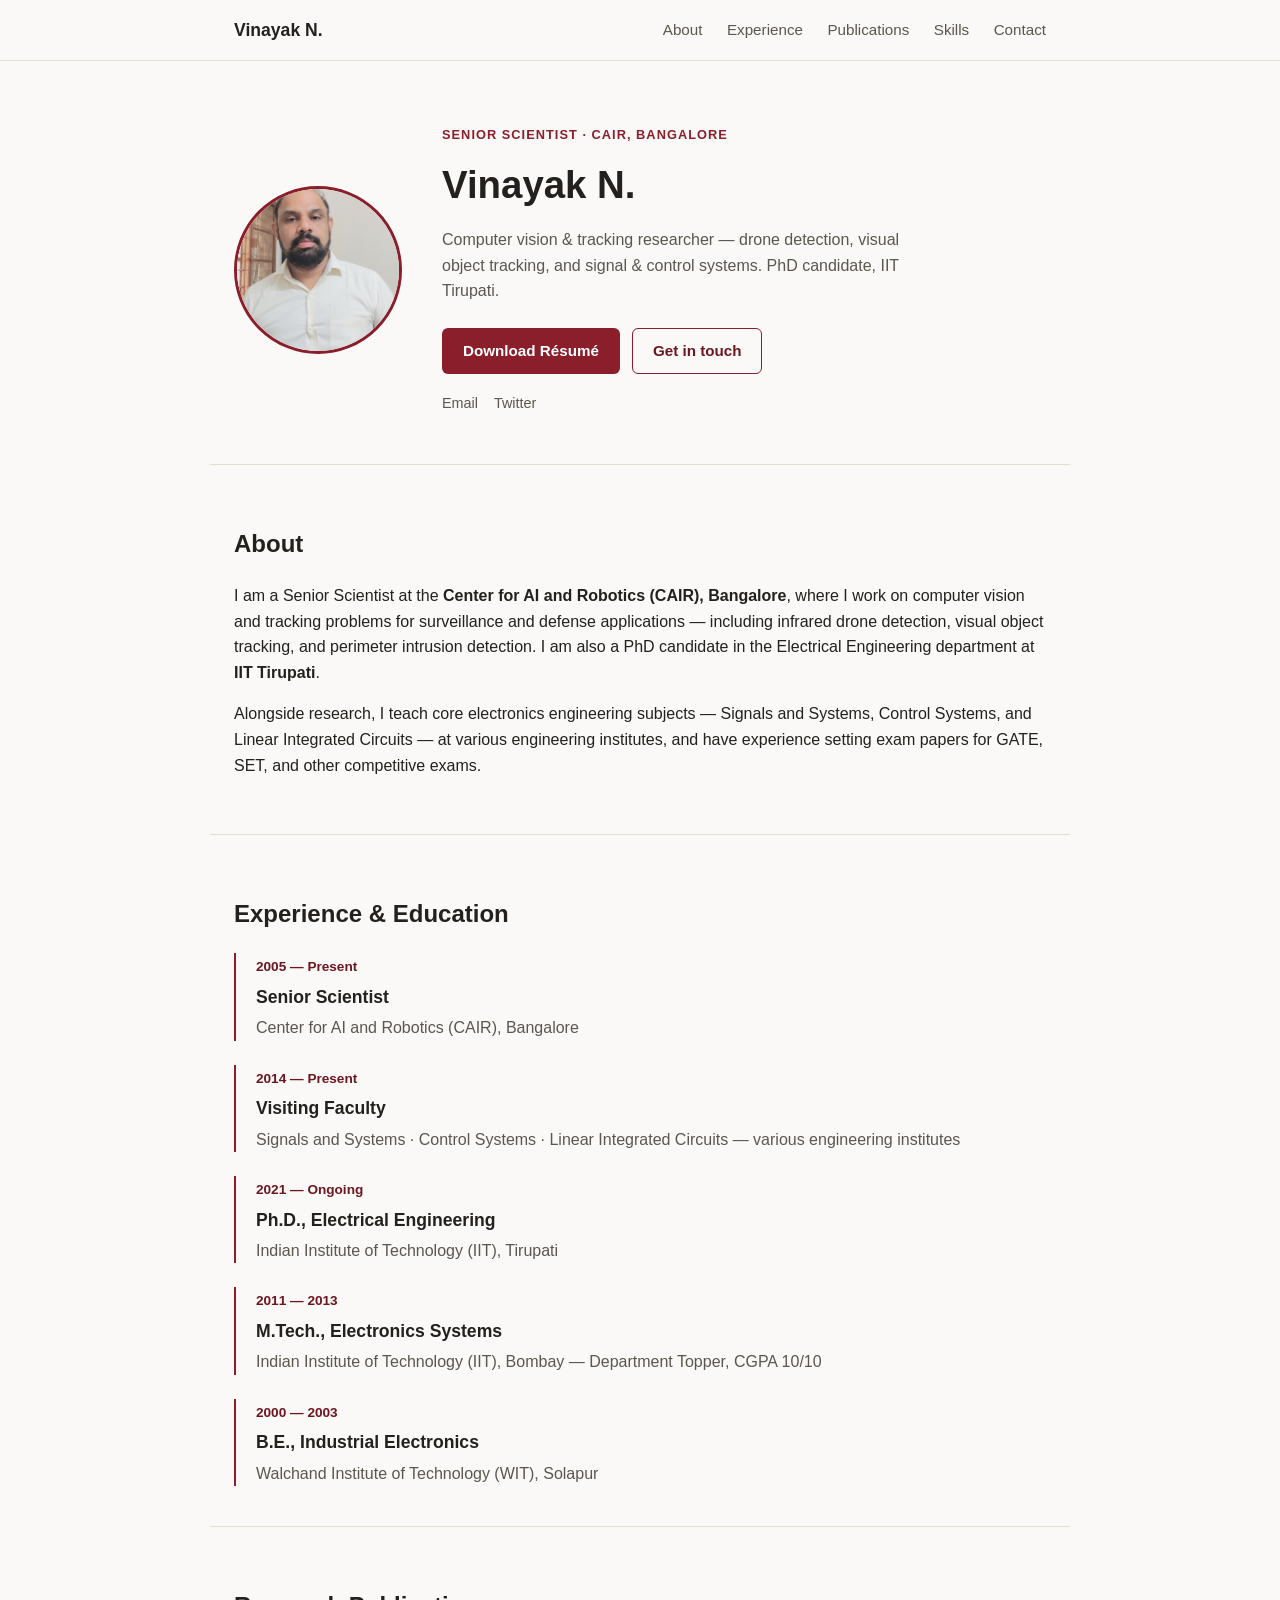
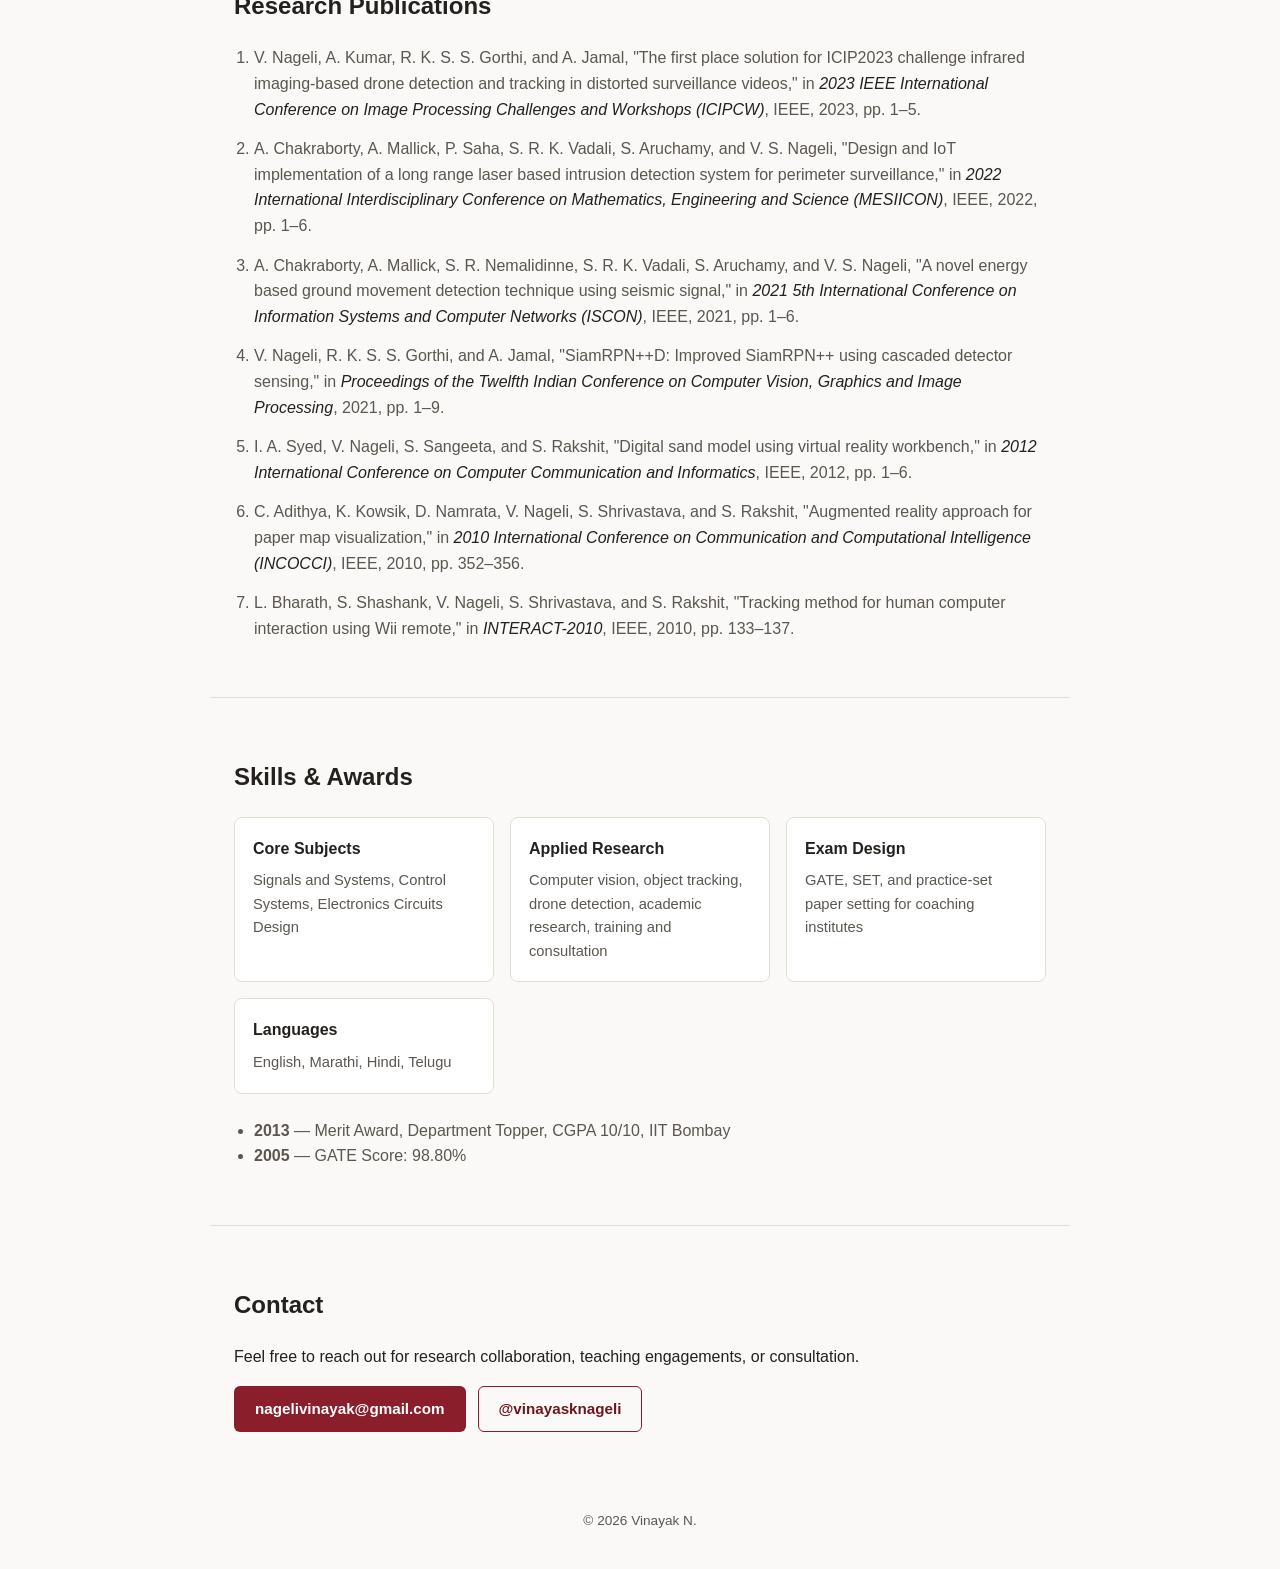
==== index.html @ 746dcfc9 "Initial portfolio site for vinayaknageli.in" ====
<!DOCTYPE html>
<html lang="en">
<head>
<meta charset="UTF-8">
<meta name="viewport" content="width=device-width, initial-scale=1.0">
<title>Vinayak N. — Senior Scientist, CAIR</title>
<meta name="description" content="Vinayak N. — Senior Scientist at Center for AI and Robotics (CAIR), Bangalore. PhD researcher (IIT Tirupati) working on computer vision, object tracking and drone detection.">
<link rel="icon" href="data:,">
<link rel="stylesheet" href="css/style.css">
</head>
<body>

<header class="site-header">
  <div class="container header-inner">
    <a href="#top" class="brand">Vinayak N.</a>
    <nav>
      <a href="#about">About</a>
      <a href="#experience">Experience</a>
      <a href="#publications">Publications</a>
      <a href="#skills">Skills</a>
      <a href="#contact">Contact</a>
    </nav>
  </div>
</header>

<main id="top">

  <section class="hero container">
    <img class="hero-photo" src="assets/img/profile.jpg" alt="Portrait of Vinayak N.">
    <div class="hero-text">
      <p class="eyebrow">Senior Scientist · CAIR, Bangalore</p>
      <h1>Vinayak N.</h1>
      <p class="tagline">Computer vision &amp; tracking researcher — drone detection, visual object tracking,
        and signal &amp; control systems. PhD candidate, IIT Tirupati.</p>
      <div class="hero-actions">
        <a class="btn btn-primary" href="assets/Resume_Vinayak.pdf" target="_blank" rel="noopener">Download Résumé</a>
        <a class="btn btn-outline" href="#contact">Get in touch</a>
      </div>
      <ul class="hero-links">
        <li><a href="mailto:nagelivinayak@gmail.com">Email</a></li>
        <li><a href="https://twitter.com/vinayasknageli" target="_blank" rel="noopener">Twitter</a></li>
      </ul>
    </div>
  </section>

  <section id="about" class="section container">
    <h2>About</h2>
    <p>I am a Senior Scientist at the <strong>Center for AI and Robotics (CAIR), Bangalore</strong>, where I
      work on computer vision and tracking problems for surveillance and defense applications — including
      infrared drone detection, visual object tracking, and perimeter intrusion detection. I am also a PhD
      candidate in the Electrical Engineering department at <strong>IIT Tirupati</strong>.</p>
    <p>Alongside research, I teach core electronics engineering subjects — Signals and Systems, Control
      Systems, and Linear Integrated Circuits — at various engineering institutes, and have experience
      setting exam papers for GATE, SET, and other competitive exams.</p>
  </section>

  <section id="experience" class="section container">
    <h2>Experience &amp; Education</h2>

    <div class="timeline">
      <div class="timeline-item">
        <span class="timeline-date">2005 — Present</span>
        <h3>Senior Scientist</h3>
        <p>Center for AI and Robotics (CAIR), Bangalore</p>
      </div>
      <div class="timeline-item">
        <span class="timeline-date">2014 — Present</span>
        <h3>Visiting Faculty</h3>
        <p>Signals and Systems · Control Systems · Linear Integrated Circuits — various engineering institutes</p>
      </div>
      <div class="timeline-item">
        <span class="timeline-date">2021 — Ongoing</span>
        <h3>Ph.D., Electrical Engineering</h3>
        <p>Indian Institute of Technology (IIT), Tirupati</p>
      </div>
      <div class="timeline-item">
        <span class="timeline-date">2011 — 2013</span>
        <h3>M.Tech., Electronics Systems</h3>
        <p>Indian Institute of Technology (IIT), Bombay — Department Topper, CGPA 10/10</p>
      </div>
      <div class="timeline-item">
        <span class="timeline-date">2000 — 2003</span>
        <h3>B.E., Industrial Electronics</h3>
        <p>Walchand Institute of Technology (WIT), Solapur</p>
      </div>
    </div>
  </section>

  <section id="publications" class="section container">
    <h2>Research Publications</h2>
    <ol class="pub-list">
      <li>V. Nageli, A. Kumar, R. K. S. S. Gorthi, and A. Jamal, "The first place solution for ICIP2023
        challenge infrared imaging-based drone detection and tracking in distorted surveillance videos," in
        <em>2023 IEEE International Conference on Image Processing Challenges and Workshops (ICIPCW)</em>,
        IEEE, 2023, pp. 1–5.</li>
      <li>A. Chakraborty, A. Mallick, P. Saha, S. R. K. Vadali, S. Aruchamy, and V. S. Nageli, "Design and IoT
        implementation of a long range laser based intrusion detection system for perimeter surveillance,"
        in <em>2022 International Interdisciplinary Conference on Mathematics, Engineering and Science
        (MESIICON)</em>, IEEE, 2022, pp. 1–6.</li>
      <li>A. Chakraborty, A. Mallick, S. R. Nemalidinne, S. R. K. Vadali, S. Aruchamy, and V. S. Nageli, "A
        novel energy based ground movement detection technique using seismic signal," in <em>2021 5th
        International Conference on Information Systems and Computer Networks (ISCON)</em>, IEEE, 2021,
        pp. 1–6.</li>
      <li>V. Nageli, R. K. S. S. Gorthi, and A. Jamal, "SiamRPN++D: Improved SiamRPN++ using cascaded
        detector sensing," in <em>Proceedings of the Twelfth Indian Conference on Computer Vision, Graphics
        and Image Processing</em>, 2021, pp. 1–9.</li>
      <li>I. A. Syed, V. Nageli, S. Sangeeta, and S. Rakshit, "Digital sand model using virtual reality
        workbench," in <em>2012 International Conference on Computer Communication and Informatics</em>,
        IEEE, 2012, pp. 1–6.</li>
      <li>C. Adithya, K. Kowsik, D. Namrata, V. Nageli, S. Shrivastava, and S. Rakshit, "Augmented reality
        approach for paper map visualization," in <em>2010 International Conference on Communication and
        Computational Intelligence (INCOCCI)</em>, IEEE, 2010, pp. 352–356.</li>
      <li>L. Bharath, S. Shashank, V. Nageli, S. Shrivastava, and S. Rakshit, "Tracking method for human
        computer interaction using Wii remote," in <em>INTERACT-2010</em>, IEEE, 2010, pp. 133–137.</li>
    </ol>
  </section>

  <section id="skills" class="section container">
    <h2>Skills &amp; Awards</h2>

    <div class="skills-grid">
      <div class="skill-card">
        <h3>Core Subjects</h3>
        <p>Signals and Systems, Control Systems, Electronics Circuits Design</p>
      </div>
      <div class="skill-card">
        <h3>Applied Research</h3>
        <p>Computer vision, object tracking, drone detection, academic research, training and consultation</p>
      </div>
      <div class="skill-card">
        <h3>Exam Design</h3>
        <p>GATE, SET, and practice-set paper setting for coaching institutes</p>
      </div>
      <div class="skill-card">
        <h3>Languages</h3>
        <p>English, Marathi, Hindi, Telugu</p>
      </div>
    </div>

    <ul class="awards-list">
      <li><strong>2013</strong> — Merit Award, Department Topper, CGPA 10/10, IIT Bombay</li>
      <li><strong>2005</strong> — GATE Score: 98.80%</li>
    </ul>
  </section>

  <section id="contact" class="section container">
    <h2>Contact</h2>
    <p>Feel free to reach out for research collaboration, teaching engagements, or consultation.</p>
    <div class="contact-links">
      <a class="btn btn-primary" href="mailto:nagelivinayak@gmail.com">nagelivinayak@gmail.com</a>
      <a class="btn btn-outline" href="https://twitter.com/vinayasknageli" target="_blank" rel="noopener">@vinayasknageli</a>
    </div>
  </section>

</main>

<footer class="site-footer">
  <div class="container">
    <p>&copy; <span id="year"></span> Vinayak N.</p>
  </div>
</footer>

<script src="js/main.js"></script>
</body>
</html>
---- css/style.css ----
:root {
  --bg: #faf9f7;
  --bg-alt: #f1efe9;
  --text: #23201d;
  --text-muted: #5b564f;
  --accent: #8a1f2b;
  --accent-dark: #6c1620;
  --border: #e3ded4;
  --card-bg: #ffffff;
}

@media (prefers-color-scheme: dark) {
  :root {
    --bg: #171513;
    --bg-alt: #1f1c19;
    --text: #ece8e1;
    --text-muted: #b3ada2;
    --accent: #d98a94;
    --accent-dark: #e8aab2;
    --border: #322d28;
    --card-bg: #201d1a;
  }
}

* { box-sizing: border-box; }

html { scroll-behavior: smooth; }

body {
  margin: 0;
  font-family: -apple-system, BlinkMacSystemFont, "Segoe UI", Roboto, Helvetica, Arial, sans-serif;
  background: var(--bg);
  color: var(--text);
  line-height: 1.6;
}

.container {
  max-width: 860px;
  margin: 0 auto;
  padding: 0 24px;
}

a { color: var(--accent-dark); }

.site-header {
  position: sticky;
  top: 0;
  background: var(--bg);
  border-bottom: 1px solid var(--border);
  z-index: 10;
}

.header-inner {
  display: flex;
  align-items: center;
  justify-content: space-between;
  padding: 16px 24px;
}

.brand {
  font-weight: 700;
  text-decoration: none;
  color: var(--text);
  font-size: 1.1rem;
}

.site-header nav a {
  margin-left: 20px;
  text-decoration: none;
  color: var(--text-muted);
  font-size: 0.95rem;
}

.site-header nav a:hover { color: var(--accent); }

.hero {
  display: flex;
  align-items: center;
  gap: 40px;
  padding: 64px 24px 48px;
  flex-wrap: wrap;
}

.hero-photo {
  width: 168px;
  height: 168px;
  object-fit: cover;
  border-radius: 50%;
  border: 3px solid var(--accent);
  flex-shrink: 0;
}

.hero-text { flex: 1; min-width: 260px; }

.eyebrow {
  text-transform: uppercase;
  letter-spacing: 0.08em;
  font-size: 0.8rem;
  color: var(--accent);
  font-weight: 600;
  margin: 0 0 8px;
}

.hero-text h1 {
  margin: 0 0 12px;
  font-size: 2.4rem;
}

.tagline {
  color: var(--text-muted);
  max-width: 52ch;
  margin: 0 0 24px;
}

.hero-actions { display: flex; gap: 12px; flex-wrap: wrap; margin-bottom: 16px; }

.btn {
  display: inline-block;
  padding: 10px 20px;
  border-radius: 6px;
  text-decoration: none;
  font-weight: 600;
  font-size: 0.95rem;
  border: 1px solid transparent;
}

.btn-primary {
  background: var(--accent);
  color: #fff;
}

.btn-primary:hover { background: var(--accent-dark); }

.btn-outline {
  border-color: var(--accent);
  color: var(--accent-dark);
}

.btn-outline:hover { background: var(--bg-alt); }

.hero-links {
  list-style: none;
  display: flex;
  gap: 16px;
  padding: 0;
  margin: 0;
}

.hero-links a { text-decoration: none; color: var(--text-muted); font-size: 0.9rem; }
.hero-links a:hover { color: var(--accent); }

.section {
  padding: 40px 24px;
  border-top: 1px solid var(--border);
}

.section h2 {
  font-size: 1.5rem;
  margin-bottom: 20px;
}

.timeline { display: flex; flex-direction: column; gap: 24px; }

.timeline-item {
  padding-left: 20px;
  border-left: 2px solid var(--accent);
}

.timeline-date {
  font-size: 0.85rem;
  color: var(--accent-dark);
  font-weight: 600;
}

.timeline-item h3 { margin: 4px 0 4px; font-size: 1.1rem; }
.timeline-item p { margin: 0; color: var(--text-muted); }

.pub-list { padding-left: 20px; display: flex; flex-direction: column; gap: 14px; }
.pub-list li { color: var(--text-muted); }
.pub-list em { color: var(--text); font-style: italic; }

.skills-grid {
  display: grid;
  grid-template-columns: repeat(auto-fit, minmax(200px, 1fr));
  gap: 16px;
  margin-bottom: 24px;
}

.skill-card {
  background: var(--card-bg);
  border: 1px solid var(--border);
  border-radius: 8px;
  padding: 18px;
}

.skill-card h3 { margin: 0 0 8px; font-size: 1rem; }
.skill-card p { margin: 0; color: var(--text-muted); font-size: 0.92rem; }

.awards-list { padding-left: 20px; color: var(--text-muted); }

.contact-links { display: flex; gap: 12px; flex-wrap: wrap; }

.site-footer {
  padding: 24px;
  text-align: center;
  color: var(--text-muted);
  font-size: 0.85rem;
}
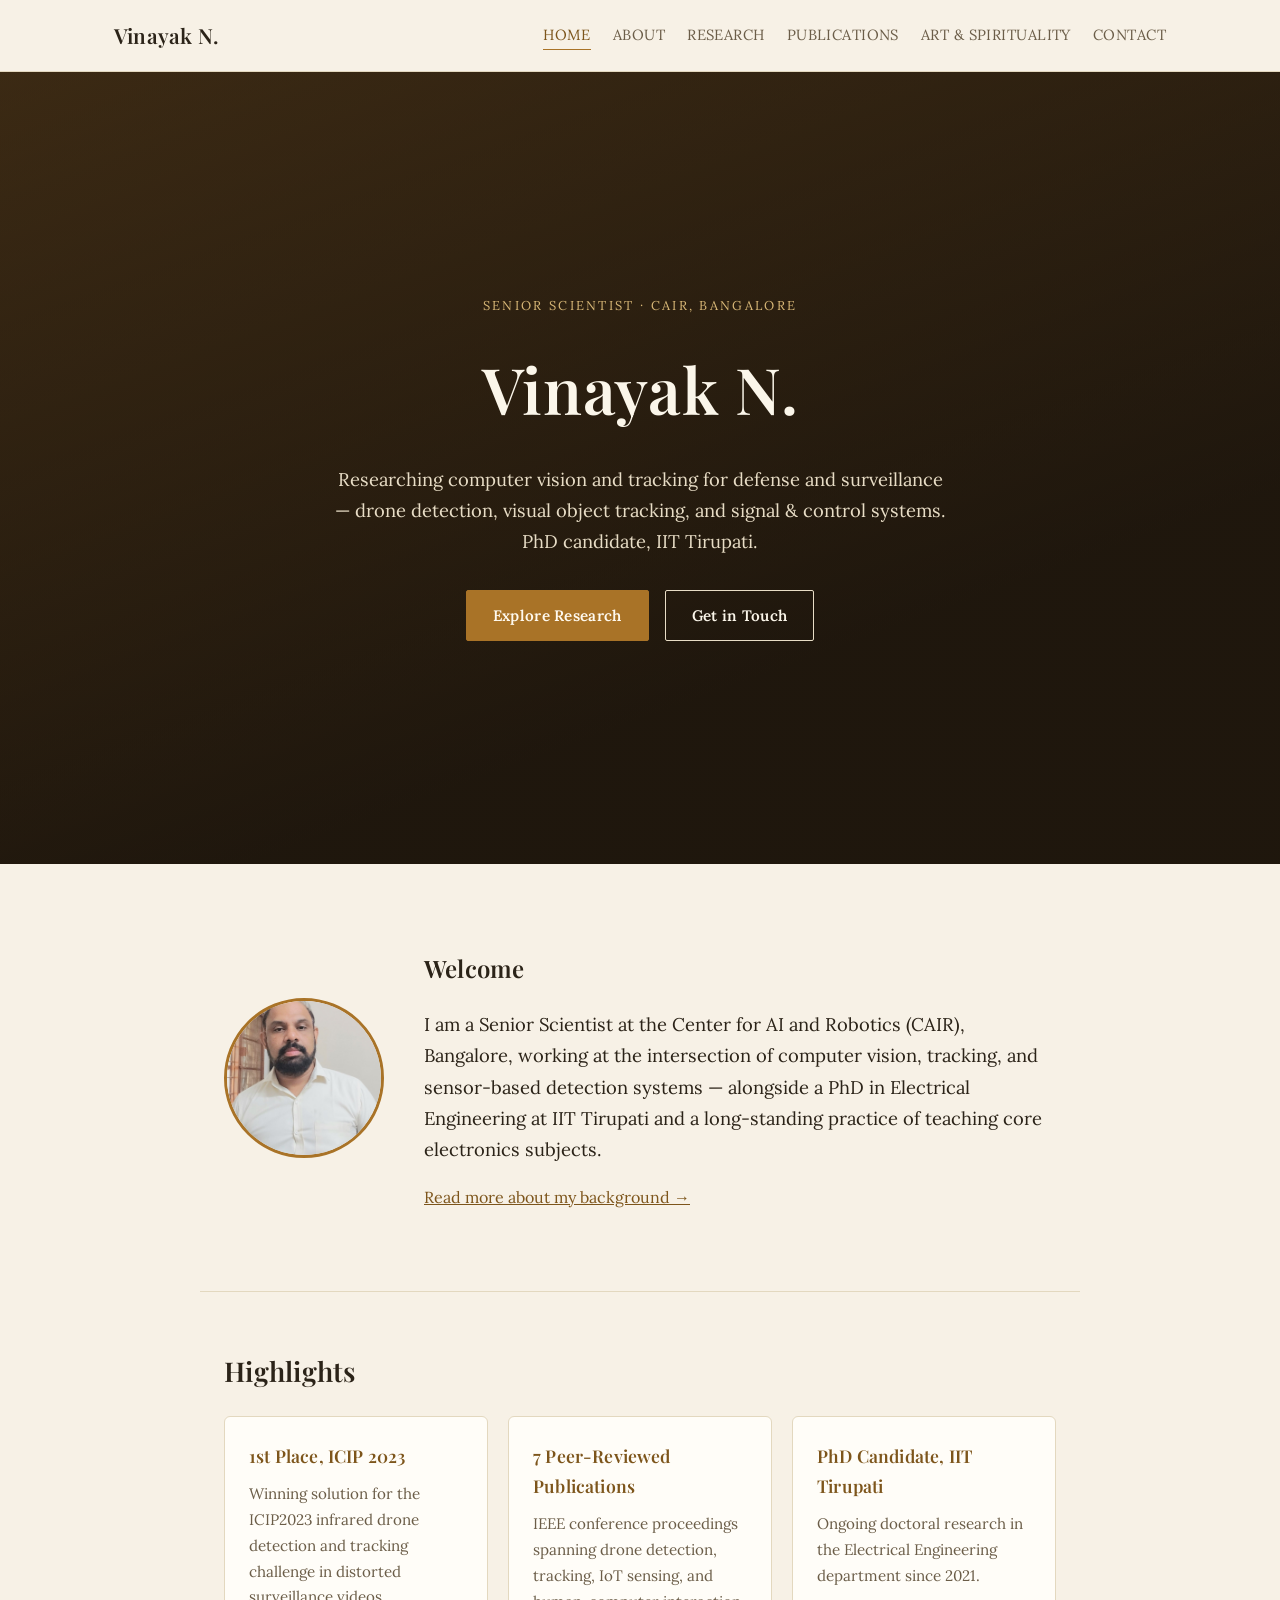
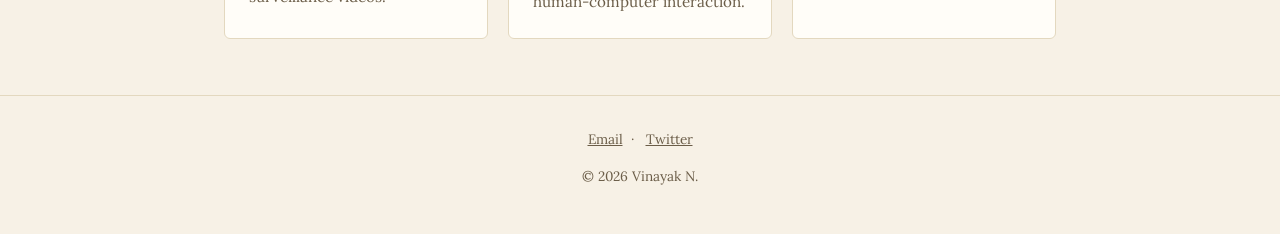
==== commit f4116100: "Redesign as 6-page premium site with warm literary theme Split single-page portfolio into Home, Abou" ====
--- a/index.html
+++ b/index.html
@@ -4,151 +4,74 @@
 <meta charset="UTF-8">
 <meta name="viewport" content="width=device-width, initial-scale=1.0">
 <title>Vinayak N. — Senior Scientist, CAIR</title>
-<meta name="description" content="Vinayak N. — Senior Scientist at Center for AI and Robotics (CAIR), Bangalore. PhD researcher (IIT Tirupati) working on computer vision, object tracking and drone detection.">
+<meta name="description" content="Vinayak N. — Senior Scientist at the Center for AI and Robotics (CAIR), Bangalore. Research in computer vision, tracking, and drone detection; PhD candidate, IIT Tirupati.">
 <link rel="icon" href="data:,">
+<link rel="preconnect" href="https://fonts.googleapis.com">
+<link rel="preconnect" href="https://fonts.gstatic.com" crossorigin>
+<link href="https://fonts.googleapis.com/css2?family=Playfair+Display:wght@500;600;700&family=Lora:ital,wght@0,400;0,500;0,600;1,400&display=swap" rel="stylesheet">
 <link rel="stylesheet" href="css/style.css">
 </head>
 <body>
 
 <header class="site-header">
-  <div class="container header-inner">
-    <a href="#top" class="brand">Vinayak N.</a>
+  <div class="header-inner">
+    <a href="index.html" class="brand">Vinayak N.</a>
     <nav>
-      <a href="#about">About</a>
-      <a href="#experience">Experience</a>
-      <a href="#publications">Publications</a>
-      <a href="#skills">Skills</a>
-      <a href="#contact">Contact</a>
+      <a href="index.html" class="active">Home</a>
+      <a href="about.html">About</a>
+      <a href="research.html">Research</a>
+      <a href="publications.html">Publications</a>
+      <a href="art-spirituality.html">Art &amp; Spirituality</a>
+      <a href="contact.html">Contact</a>
     </nav>
   </div>
 </header>
 
-<main id="top">
+<main>
 
-  <section class="hero container">
-    <img class="hero-photo" src="assets/img/profile.jpg" alt="Portrait of Vinayak N.">
-    <div class="hero-text">
+  <section class="hero">
+    <div class="hero-inner">
       <p class="eyebrow">Senior Scientist · CAIR, Bangalore</p>
       <h1>Vinayak N.</h1>
-      <p class="tagline">Computer vision &amp; tracking researcher — drone detection, visual object tracking,
-        and signal &amp; control systems. PhD candidate, IIT Tirupati.</p>
+      <p class="tagline">Researching computer vision and tracking for defense and surveillance —
+        drone detection, visual object tracking, and signal &amp; control systems.
+        PhD candidate, IIT Tirupati.</p>
       <div class="hero-actions">
-        <a class="btn btn-primary" href="assets/Resume_Vinayak.pdf" target="_blank" rel="noopener">Download Résumé</a>
-        <a class="btn btn-outline" href="#contact">Get in touch</a>
-      </div>
-      <ul class="hero-links">
-        <li><a href="mailto:nagelivinayak@gmail.com">Email</a></li>
-        <li><a href="https://twitter.com/vinayasknageli" target="_blank" rel="noopener">Twitter</a></li>
-      </ul>
-    </div>
-  </section>
-
-  <section id="about" class="section container">
-    <h2>About</h2>
-    <p>I am a Senior Scientist at the <strong>Center for AI and Robotics (CAIR), Bangalore</strong>, where I
-      work on computer vision and tracking problems for surveillance and defense applications — including
-      infrared drone detection, visual object tracking, and perimeter intrusion detection. I am also a PhD
-      candidate in the Electrical Engineering department at <strong>IIT Tirupati</strong>.</p>
-    <p>Alongside research, I teach core electronics engineering subjects — Signals and Systems, Control
-      Systems, and Linear Integrated Circuits — at various engineering institutes, and have experience
-      setting exam papers for GATE, SET, and other competitive exams.</p>
-  </section>
-
-  <section id="experience" class="section container">
-    <h2>Experience &amp; Education</h2>
-
-    <div class="timeline">
-      <div class="timeline-item">
-        <span class="timeline-date">2005 — Present</span>
-        <h3>Senior Scientist</h3>
-        <p>Center for AI and Robotics (CAIR), Bangalore</p>
-      </div>
-      <div class="timeline-item">
-        <span class="timeline-date">2014 — Present</span>
-        <h3>Visiting Faculty</h3>
-        <p>Signals and Systems · Control Systems · Linear Integrated Circuits — various engineering institutes</p>
-      </div>
-      <div class="timeline-item">
-        <span class="timeline-date">2021 — Ongoing</span>
-        <h3>Ph.D., Electrical Engineering</h3>
-        <p>Indian Institute of Technology (IIT), Tirupati</p>
-      </div>
-      <div class="timeline-item">
-        <span class="timeline-date">2011 — 2013</span>
-        <h3>M.Tech., Electronics Systems</h3>
-        <p>Indian Institute of Technology (IIT), Bombay — Department Topper, CGPA 10/10</p>
-      </div>
-      <div class="timeline-item">
-        <span class="timeline-date">2000 — 2003</span>
-        <h3>B.E., Industrial Electronics</h3>
-        <p>Walchand Institute of Technology (WIT), Solapur</p>
+        <a class="btn btn-primary" href="research.html">Explore Research</a>
+        <a class="btn btn-outline" href="contact.html">Get in Touch</a>
       </div>
     </div>
   </section>
 
-  <section id="publications" class="section container">
-    <h2>Research Publications</h2>
-    <ol class="pub-list">
-      <li>V. Nageli, A. Kumar, R. K. S. S. Gorthi, and A. Jamal, "The first place solution for ICIP2023
-        challenge infrared imaging-based drone detection and tracking in distorted surveillance videos," in
-        <em>2023 IEEE International Conference on Image Processing Challenges and Workshops (ICIPCW)</em>,
-        IEEE, 2023, pp. 1–5.</li>
-      <li>A. Chakraborty, A. Mallick, P. Saha, S. R. K. Vadali, S. Aruchamy, and V. S. Nageli, "Design and IoT
-        implementation of a long range laser based intrusion detection system for perimeter surveillance,"
-        in <em>2022 International Interdisciplinary Conference on Mathematics, Engineering and Science
-        (MESIICON)</em>, IEEE, 2022, pp. 1–6.</li>
-      <li>A. Chakraborty, A. Mallick, S. R. Nemalidinne, S. R. K. Vadali, S. Aruchamy, and V. S. Nageli, "A
-        novel energy based ground movement detection technique using seismic signal," in <em>2021 5th
-        International Conference on Information Systems and Computer Networks (ISCON)</em>, IEEE, 2021,
-        pp. 1–6.</li>
-      <li>V. Nageli, R. K. S. S. Gorthi, and A. Jamal, "SiamRPN++D: Improved SiamRPN++ using cascaded
-        detector sensing," in <em>Proceedings of the Twelfth Indian Conference on Computer Vision, Graphics
-        and Image Processing</em>, 2021, pp. 1–9.</li>
-      <li>I. A. Syed, V. Nageli, S. Sangeeta, and S. Rakshit, "Digital sand model using virtual reality
-        workbench," in <em>2012 International Conference on Computer Communication and Informatics</em>,
-        IEEE, 2012, pp. 1–6.</li>
-      <li>C. Adithya, K. Kowsik, D. Namrata, V. Nageli, S. Shrivastava, and S. Rakshit, "Augmented reality
-        approach for paper map visualization," in <em>2010 International Conference on Communication and
-        Computational Intelligence (INCOCCI)</em>, IEEE, 2010, pp. 352–356.</li>
-      <li>L. Bharath, S. Shashank, V. Nageli, S. Shrivastava, and S. Rakshit, "Tracking method for human
-        computer interaction using Wii remote," in <em>INTERACT-2010</em>, IEEE, 2010, pp. 133–137.</li>
-    </ol>
+  <section class="intro-strip container">
+    <img class="intro-photo" src="assets/img/profile.jpg" alt="Portrait of Vinayak N.">
+    <div class="intro-text">
+      <h2>Welcome</h2>
+      <p class="lede">I am a Senior Scientist at the Center for AI and Robotics (CAIR), Bangalore,
+        working at the intersection of computer vision, tracking, and sensor-based detection
+        systems — alongside a PhD in Electrical Engineering at IIT Tirupati and a long-standing
+        practice of teaching core electronics subjects.</p>
+      <p><a href="about.html">Read more about my background &rarr;</a></p>
+    </div>
   </section>
 
-  <section id="skills" class="section container">
-    <h2>Skills &amp; Awards</h2>
-
-    <div class="skills-grid">
-      <div class="skill-card">
-        <h3>Core Subjects</h3>
-        <p>Signals and Systems, Control Systems, Electronics Circuits Design</p>
+  <section class="section container">
+    <h2>Highlights</h2>
+    <div class="card-grid">
+      <div class="card">
+        <h3>1st Place, ICIP 2023</h3>
+        <p>Winning solution for the ICIP2023 infrared drone detection and tracking challenge in
+          distorted surveillance videos.</p>
       </div>
-      <div class="skill-card">
-        <h3>Applied Research</h3>
-        <p>Computer vision, object tracking, drone detection, academic research, training and consultation</p>
+      <div class="card">
+        <h3>7 Peer-Reviewed Publications</h3>
+        <p>IEEE conference proceedings spanning drone detection, tracking, IoT sensing, and
+          human-computer interaction.</p>
       </div>
-      <div class="skill-card">
-        <h3>Exam Design</h3>
-        <p>GATE, SET, and practice-set paper setting for coaching institutes</p>
+      <div class="card">
+        <h3>PhD Candidate, IIT Tirupati</h3>
+        <p>Ongoing doctoral research in the Electrical Engineering department since 2021.</p>
       </div>
-      <div class="skill-card">
-        <h3>Languages</h3>
-        <p>English, Marathi, Hindi, Telugu</p>
-      </div>
-    </div>
-
-    <ul class="awards-list">
-      <li><strong>2013</strong> — Merit Award, Department Topper, CGPA 10/10, IIT Bombay</li>
-      <li><strong>2005</strong> — GATE Score: 98.80%</li>
-    </ul>
-  </section>
-
-  <section id="contact" class="section container">
-    <h2>Contact</h2>
-    <p>Feel free to reach out for research collaboration, teaching engagements, or consultation.</p>
-    <div class="contact-links">
-      <a class="btn btn-primary" href="mailto:nagelivinayak@gmail.com">nagelivinayak@gmail.com</a>
-      <a class="btn btn-outline" href="https://twitter.com/vinayasknageli" target="_blank" rel="noopener">@vinayasknageli</a>
     </div>
   </section>
 
@@ -156,6 +79,10 @@
 
 <footer class="site-footer">
   <div class="container">
+    <nav>
+      <a href="mailto:nagelivinayak@gmail.com">Email</a>·
+      <a href="https://twitter.com/vinayasknageli" target="_blank" rel="noopener">Twitter</a>
+    </nav>
     <p>&copy; <span id="year"></span> Vinayak N.</p>
   </div>
 </footer>
--- a/css/style.css
+++ b/css/style.css
@@ -1,168 +1,263 @@
 :root {
-  --bg: #faf9f7;
-  --bg-alt: #f1efe9;
-  --text: #23201d;
-  --text-muted: #5b564f;
-  --accent: #8a1f2b;
-  --accent-dark: #6c1620;
-  --border: #e3ded4;
-  --card-bg: #ffffff;
+  --bg: #f7f1e6;
+  --bg-alt: #efe6d4;
+  --paper: #fffdf8;
+  --text: #2b2318;
+  --text-muted: #6b5d48;
+  --accent: #a97327;
+  --accent-dark: #7d551b;
+  --accent-soft: #d9b877;
+  --border: #e3d8bf;
+  --overlay-dark: rgba(20, 15, 8, 0.55);
 }
 
 @media (prefers-color-scheme: dark) {
   :root {
-    --bg: #171513;
-    --bg-alt: #1f1c19;
-    --text: #ece8e1;
-    --text-muted: #b3ada2;
-    --accent: #d98a94;
-    --accent-dark: #e8aab2;
-    --border: #322d28;
-    --card-bg: #201d1a;
+    --bg: #16130e;
+    --bg-alt: #1e1a13;
+    --paper: #1c1811;
+    --text: #ede3cf;
+    --text-muted: #b7a888;
+    --accent: #d9a24b;
+    --accent-dark: #e8bc73;
+    --accent-soft: #8a672f;
+    --border: #342c1d;
+    --overlay-dark: rgba(10, 8, 4, 0.65);
   }
 }
 
 * { box-sizing: border-box; }
 
 html { scroll-behavior: smooth; }
+html, body { overflow-x: hidden; max-width: 100%; }
 
 body {
   margin: 0;
-  font-family: -apple-system, BlinkMacSystemFont, "Segoe UI", Roboto, Helvetica, Arial, sans-serif;
+  font-family: "Lora", Georgia, "Times New Roman", serif;
   background: var(--bg);
   color: var(--text);
-  line-height: 1.6;
-}
+  line-height: 1.7;
+  overflow-wrap: break-word;
+}
+
+h1, h2, h3, .brand {
+  font-family: "Playfair Display", Georgia, serif;
+  font-weight: 600;
+  letter-spacing: 0.01em;
+}
+
+a { color: var(--accent-dark); }
 
 .container {
-  max-width: 860px;
+  max-width: 880px;
   margin: 0 auto;
   padding: 0 24px;
 }
 
-a { color: var(--accent-dark); }
+/* ---------- Header / Nav ---------- */
 
 .site-header {
   position: sticky;
   top: 0;
+  z-index: 20;
   background: var(--bg);
   border-bottom: 1px solid var(--border);
-  z-index: 10;
 }
 
 .header-inner {
   display: flex;
   align-items: center;
   justify-content: space-between;
-  padding: 16px 24px;
+  padding: 18px 24px;
+  max-width: 1100px;
+  margin: 0 auto;
 }
 
 .brand {
-  font-weight: 700;
   text-decoration: none;
   color: var(--text);
-  font-size: 1.1rem;
+  font-size: 1.3rem;
+}
+
+.site-header nav {
+  display: flex;
+  flex-wrap: wrap;
+  gap: 6px 22px;
 }
 
 .site-header nav a {
-  margin-left: 20px;
   text-decoration: none;
   color: var(--text-muted);
+  font-size: 0.92rem;
+  letter-spacing: 0.03em;
+  text-transform: uppercase;
+  padding-bottom: 2px;
+  border-bottom: 1px solid transparent;
+}
+
+.site-header nav a:hover,
+.site-header nav a.active {
+  color: var(--accent-dark);
+  border-color: var(--accent);
+}
+
+@media (max-width: 640px) {
+  .header-inner { flex-direction: column; align-items: flex-start; gap: 10px; }
+}
+
+/* ---------- Hero (home page) ---------- */
+
+.hero {
+  position: relative;
+  min-height: 88vh;
+  display: flex;
+  align-items: center;
+  justify-content: center;
+  text-align: center;
+  background:
+    linear-gradient(var(--overlay-dark), var(--overlay-dark)),
+    linear-gradient(160deg, #6b4a22, #2c2013 70%),
+    url("../assets/img/hero-bg.jpg");
+  background-size: cover;
+  background-position: center;
+  color: #f7f1e6;
+  padding: 40px 24px;
+}
+
+.hero-inner { max-width: 680px; }
+
+.hero .eyebrow {
+  color: var(--accent-soft);
+  text-transform: uppercase;
+  letter-spacing: 0.18em;
+  font-size: 0.8rem;
+  margin: 0 0 18px;
+  font-family: "Lora", serif;
+}
+
+.hero h1 {
+  font-size: clamp(2.4rem, 6vw, 4rem);
+  margin: 0 0 20px;
+  color: #fbf6ea;
+}
+
+.hero .tagline {
+  font-size: 1.15rem;
+  color: #e8ddc6;
+  max-width: 56ch;
+  margin: 0 auto 32px;
+}
+
+.hero-actions {
+  display: flex;
+  gap: 16px;
+  justify-content: center;
+  flex-wrap: wrap;
+}
+
+.btn {
+  display: inline-block;
+  padding: 12px 26px;
+  border-radius: 2px;
+  text-decoration: none;
+  font-family: "Lora", serif;
+  font-weight: 600;
   font-size: 0.95rem;
-}
-
-.site-header nav a:hover { color: var(--accent); }
-
-.hero {
-  display: flex;
+  letter-spacing: 0.02em;
+  border: 1px solid transparent;
+  transition: background 0.2s ease, color 0.2s ease, border-color 0.2s ease;
+}
+
+.btn-primary {
+  background: var(--accent);
+  color: #fffaf0;
+  border-color: var(--accent);
+}
+.btn-primary:hover { background: var(--accent-dark); border-color: var(--accent-dark); }
+
+.btn-outline {
+  border-color: #e8ddc6;
+  color: #fbf6ea;
+}
+.btn-outline:hover { background: rgba(255,255,255,0.12); }
+
+/* ---------- Page banner (non-home pages) ---------- */
+
+.page-banner {
+  padding: 72px 24px 48px;
+  text-align: center;
+  background: linear-gradient(180deg, var(--bg-alt), var(--bg));
+  border-bottom: 1px solid var(--border);
+}
+
+.page-banner .eyebrow {
+  text-transform: uppercase;
+  letter-spacing: 0.16em;
+  font-size: 0.78rem;
+  color: var(--accent);
+  margin: 0 0 12px;
+}
+
+.page-banner h1 {
+  margin: 0 0 14px;
+  font-size: clamp(2rem, 4vw, 2.8rem);
+}
+
+.page-banner p {
+  color: var(--text-muted);
+  max-width: 56ch;
+  margin: 0 auto;
+}
+
+/* ---------- Sections ---------- */
+
+.section {
+  padding: 56px 24px;
+  border-top: 1px solid var(--border);
+}
+
+.section:first-of-type { border-top: none; }
+
+.section h2 {
+  font-size: 1.7rem;
+  margin: 0 0 22px;
+}
+
+.section > .container > p { color: var(--text-muted); }
+
+.lede {
+  font-size: 1.15rem;
+  color: var(--text);
+  max-width: 62ch;
+}
+
+/* ---------- Home intro strip ---------- */
+
+.intro-strip {
+  display: flex;
+  gap: 40px;
   align-items: center;
-  gap: 40px;
-  padding: 64px 24px 48px;
   flex-wrap: wrap;
-}
-
-.hero-photo {
-  width: 168px;
-  height: 168px;
+  padding: 64px 24px;
+}
+
+.intro-photo {
+  width: 160px;
+  height: 160px;
+  border-radius: 50%;
   object-fit: cover;
-  border-radius: 50%;
   border: 3px solid var(--accent);
   flex-shrink: 0;
 }
 
-.hero-text { flex: 1; min-width: 260px; }
-
-.eyebrow {
-  text-transform: uppercase;
-  letter-spacing: 0.08em;
-  font-size: 0.8rem;
-  color: var(--accent);
-  font-weight: 600;
-  margin: 0 0 8px;
-}
-
-.hero-text h1 {
-  margin: 0 0 12px;
-  font-size: 2.4rem;
-}
-
-.tagline {
-  color: var(--text-muted);
-  max-width: 52ch;
-  margin: 0 0 24px;
-}
-
-.hero-actions { display: flex; gap: 12px; flex-wrap: wrap; margin-bottom: 16px; }
-
-.btn {
-  display: inline-block;
-  padding: 10px 20px;
-  border-radius: 6px;
-  text-decoration: none;
-  font-weight: 600;
-  font-size: 0.95rem;
-  border: 1px solid transparent;
-}
-
-.btn-primary {
-  background: var(--accent);
-  color: #fff;
-}
-
-.btn-primary:hover { background: var(--accent-dark); }
-
-.btn-outline {
-  border-color: var(--accent);
-  color: var(--accent-dark);
-}
-
-.btn-outline:hover { background: var(--bg-alt); }
-
-.hero-links {
-  list-style: none;
-  display: flex;
-  gap: 16px;
-  padding: 0;
-  margin: 0;
-}
-
-.hero-links a { text-decoration: none; color: var(--text-muted); font-size: 0.9rem; }
-.hero-links a:hover { color: var(--accent); }
-
-.section {
-  padding: 40px 24px;
-  border-top: 1px solid var(--border);
-}
-
-.section h2 {
-  font-size: 1.5rem;
-  margin-bottom: 20px;
-}
-
-.timeline { display: flex; flex-direction: column; gap: 24px; }
+.intro-text { flex: 1 1 320px; min-width: 0; }
+
+/* ---------- Timeline ---------- */
+
+.timeline { display: flex; flex-direction: column; gap: 26px; }
 
 .timeline-item {
-  padding-left: 20px;
+  padding-left: 22px;
   border-left: 2px solid var(--accent);
 }
 
@@ -170,39 +265,108 @@
   font-size: 0.85rem;
   color: var(--accent-dark);
   font-weight: 600;
-}
-
-.timeline-item h3 { margin: 4px 0 4px; font-size: 1.1rem; }
+  text-transform: uppercase;
+  letter-spacing: 0.04em;
+}
+
+.timeline-item h3 { margin: 6px 0 4px; font-size: 1.15rem; }
 .timeline-item p { margin: 0; color: var(--text-muted); }
 
-.pub-list { padding-left: 20px; display: flex; flex-direction: column; gap: 14px; }
-.pub-list li { color: var(--text-muted); }
+/* ---------- Cards / grids ---------- */
+
+.card-grid {
+  display: grid;
+  grid-template-columns: repeat(auto-fit, minmax(230px, 1fr));
+  gap: 20px;
+}
+
+.card {
+  background: var(--paper);
+  border: 1px solid var(--border);
+  border-radius: 6px;
+  padding: 24px;
+}
+
+.card h3 {
+  margin: 0 0 10px;
+  font-size: 1.1rem;
+  color: var(--accent-dark);
+}
+
+.card p { margin: 0; color: var(--text-muted); font-size: 0.95rem; }
+
+/* ---------- Publications ---------- */
+
+.pub-list { list-style: none; padding: 0; display: flex; flex-direction: column; gap: 20px; counter-reset: pub; }
+
+.pub-list li {
+  counter-increment: pub;
+  padding-left: 44px;
+  position: relative;
+  color: var(--text-muted);
+}
+
+.pub-list li::before {
+  content: counter(pub);
+  position: absolute;
+  left: 0;
+  top: 0;
+  width: 30px;
+  height: 30px;
+  border: 1px solid var(--accent);
+  color: var(--accent-dark);
+  border-radius: 50%;
+  display: flex;
+  align-items: center;
+  justify-content: center;
+  font-family: "Playfair Display", serif;
+  font-size: 0.9rem;
+}
+
 .pub-list em { color: var(--text); font-style: italic; }
 
-.skills-grid {
-  display: grid;
-  grid-template-columns: repeat(auto-fit, minmax(200px, 1fr));
-  gap: 16px;
-  margin-bottom: 24px;
-}
-
-.skill-card {
-  background: var(--card-bg);
+/* ---------- Placeholder callout ---------- */
+
+.placeholder-box {
+  border: 1px dashed var(--accent-soft);
+  background: var(--paper);
+  border-radius: 6px;
+  padding: 36px 28px;
+  text-align: center;
+  color: var(--text-muted);
+}
+
+.placeholder-box h3 { margin: 0 0 10px; color: var(--accent-dark); }
+
+/* ---------- Awards / lists ---------- */
+
+.plain-list { padding-left: 20px; color: var(--text-muted); }
+
+/* ---------- Contact ---------- */
+
+.contact-links { display: flex; gap: 14px; flex-wrap: wrap; }
+
+.contact-card {
+  background: var(--paper);
   border: 1px solid var(--border);
-  border-radius: 8px;
-  padding: 18px;
-}
-
-.skill-card h3 { margin: 0 0 8px; font-size: 1rem; }
-.skill-card p { margin: 0; color: var(--text-muted); font-size: 0.92rem; }
-
-.awards-list { padding-left: 20px; color: var(--text-muted); }
-
-.contact-links { display: flex; gap: 12px; flex-wrap: wrap; }
+  border-radius: 6px;
+  padding: 28px;
+}
+
+/* ---------- Footer ---------- */
 
 .site-footer {
-  padding: 24px;
+  padding: 32px 24px;
   text-align: center;
   color: var(--text-muted);
   font-size: 0.85rem;
-}
+  border-top: 1px solid var(--border);
+}
+
+.site-footer a { color: var(--text-muted); margin: 0 8px; }
+.site-footer a:hover { color: var(--accent-dark); }
+
+@media (max-width: 640px) {
+  .intro-strip { flex-direction: column; align-items: center; }
+  .intro-text { width: 100%; }
+}
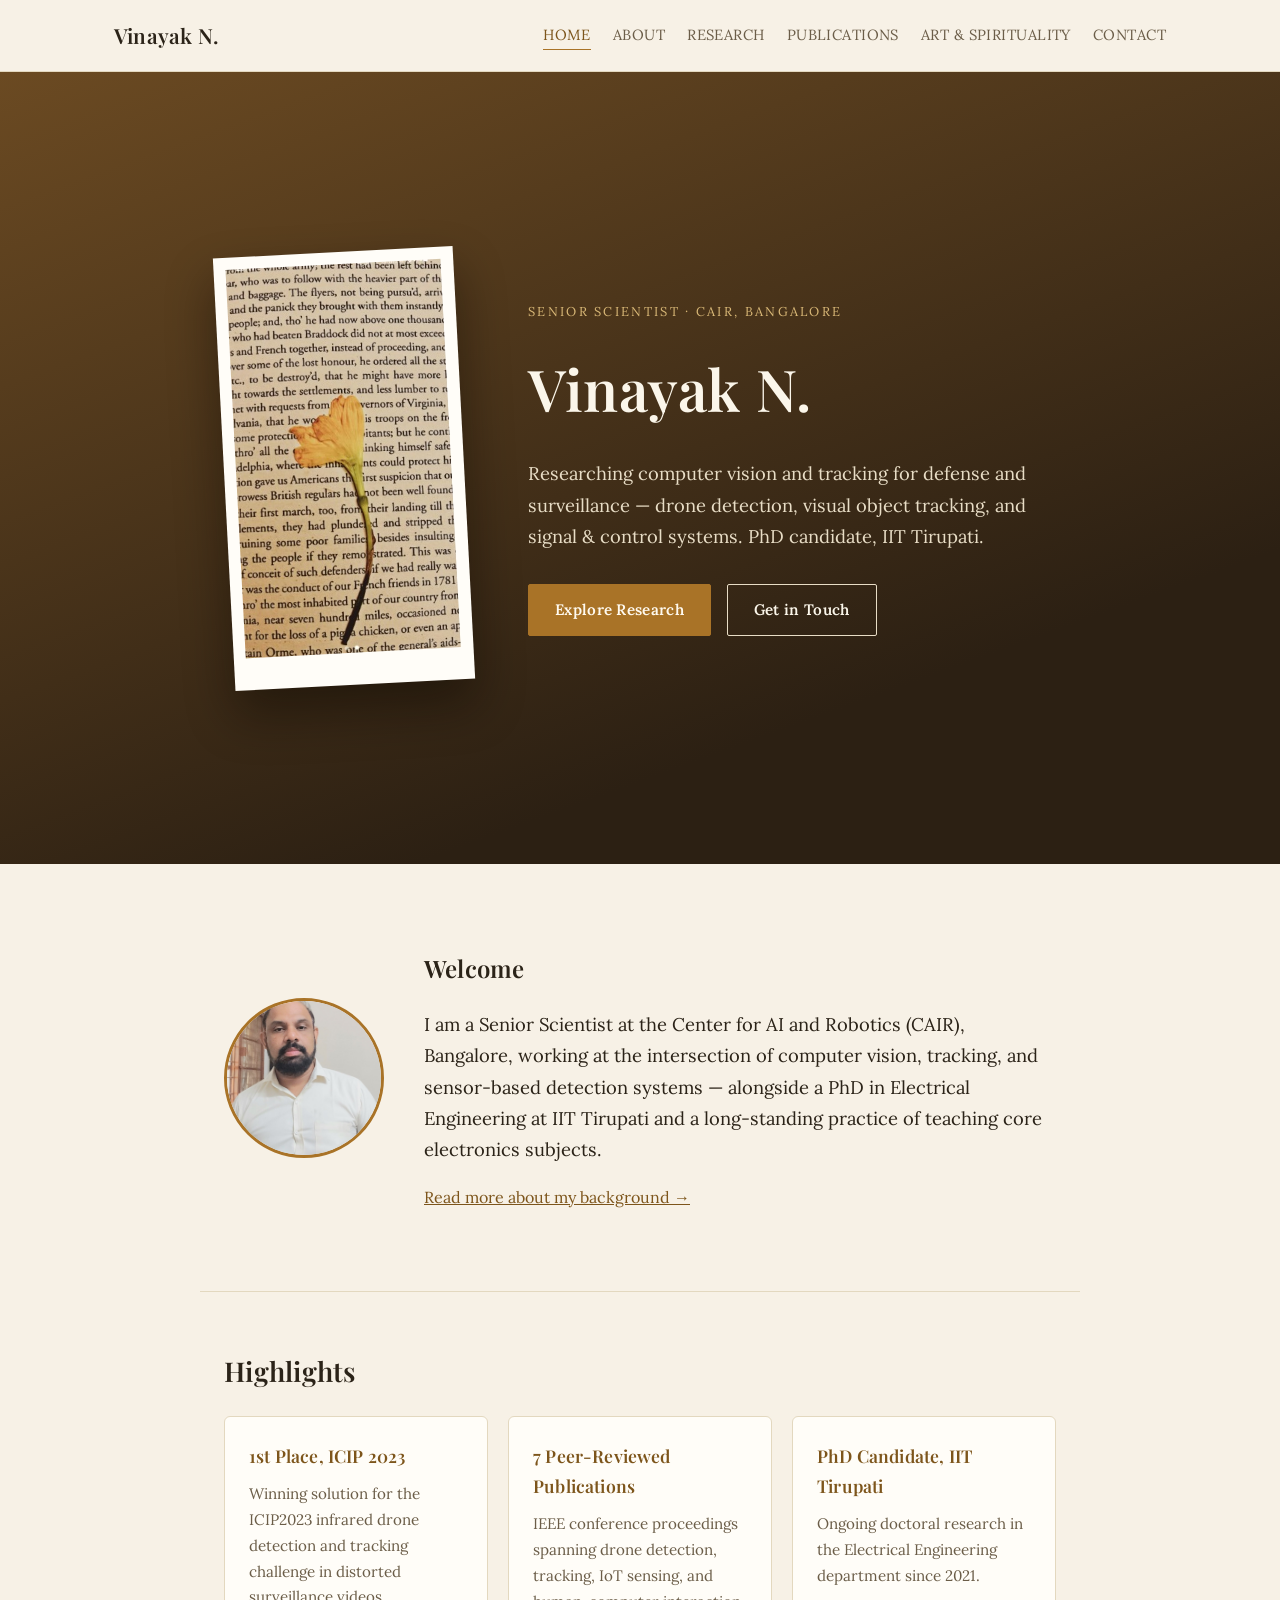
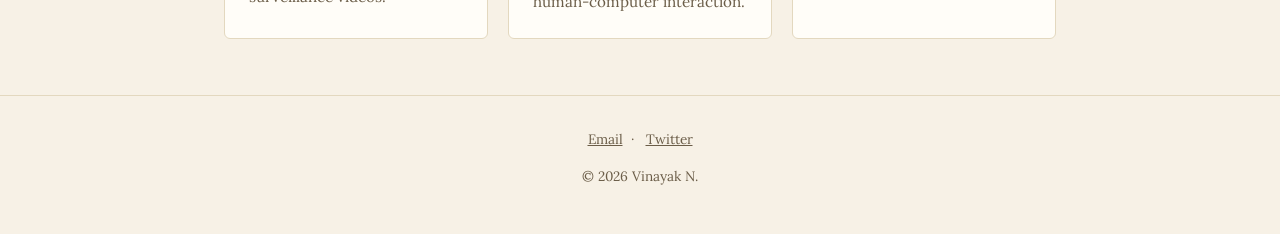
==== commit b2fbf862: "Add hero photo as framed editorial image on Home page Uses a split hero layout (framed portrait phot" ====
--- a/index.html
+++ b/index.html
@@ -30,15 +30,22 @@
 <main>
 
   <section class="hero">
-    <div class="hero-inner">
-      <p class="eyebrow">Senior Scientist · CAIR, Bangalore</p>
-      <h1>Vinayak N.</h1>
-      <p class="tagline">Researching computer vision and tracking for defense and surveillance —
-        drone detection, visual object tracking, and signal &amp; control systems.
-        PhD candidate, IIT Tirupati.</p>
-      <div class="hero-actions">
-        <a class="btn btn-primary" href="research.html">Explore Research</a>
-        <a class="btn btn-outline" href="contact.html">Get in Touch</a>
+    <div class="hero-grid">
+      <div class="hero-media">
+        <span class="hero-photo-frame">
+          <img src="assets/img/hero-bg.jpg" alt="A yellow flower resting on an open page of an old book">
+        </span>
+      </div>
+      <div class="hero-inner">
+        <p class="eyebrow">Senior Scientist · CAIR, Bangalore</p>
+        <h1>Vinayak N.</h1>
+        <p class="tagline">Researching computer vision and tracking for defense and surveillance —
+          drone detection, visual object tracking, and signal &amp; control systems.
+          PhD candidate, IIT Tirupati.</p>
+        <div class="hero-actions">
+          <a class="btn btn-primary" href="research.html">Explore Research</a>
+          <a class="btn btn-outline" href="contact.html">Get in Touch</a>
+        </div>
       </div>
     </div>
   </section>
--- a/css/style.css
+++ b/css/style.css
@@ -112,19 +112,38 @@
   min-height: 88vh;
   display: flex;
   align-items: center;
-  justify-content: center;
-  text-align: center;
-  background:
-    linear-gradient(var(--overlay-dark), var(--overlay-dark)),
-    linear-gradient(160deg, #6b4a22, #2c2013 70%),
-    url("../assets/img/hero-bg.jpg");
-  background-size: cover;
-  background-position: center;
+  background: linear-gradient(160deg, #6b4a22, #2c2013 75%);
   color: #f7f1e6;
-  padding: 40px 24px;
-}
-
-.hero-inner { max-width: 680px; }
+  padding: 64px 24px;
+}
+
+.hero-grid {
+  max-width: 1080px;
+  margin: 0 auto;
+  display: flex;
+  align-items: center;
+  gap: 64px;
+  flex-wrap: wrap;
+}
+
+.hero-media { flex: 0 0 auto; margin: 0 auto; }
+
+.hero-photo-frame {
+  display: block;
+  width: 240px;
+  padding: 12px 12px 32px;
+  background: #fffdf8;
+  box-shadow: 0 24px 48px rgba(10, 7, 3, 0.45);
+  transform: rotate(-3deg);
+}
+
+.hero-photo-frame img {
+  display: block;
+  width: 100%;
+  height: auto;
+}
+
+.hero-inner { flex: 1 1 340px; min-width: 0; }
 
 .hero .eyebrow {
   color: var(--accent-soft);
@@ -136,7 +155,7 @@
 }
 
 .hero h1 {
-  font-size: clamp(2.4rem, 6vw, 4rem);
+  font-size: clamp(2.4rem, 5.5vw, 3.6rem);
   margin: 0 0 20px;
   color: #fbf6ea;
 }
@@ -144,15 +163,20 @@
 .hero .tagline {
   font-size: 1.15rem;
   color: #e8ddc6;
-  max-width: 56ch;
-  margin: 0 auto 32px;
+  max-width: 48ch;
+  margin: 0 0 32px;
 }
 
 .hero-actions {
   display: flex;
   gap: 16px;
-  justify-content: center;
   flex-wrap: wrap;
+}
+
+@media (max-width: 780px) {
+  .hero-grid { flex-direction: column; text-align: center; }
+  .hero .tagline { margin-left: auto; margin-right: auto; }
+  .hero-actions { justify-content: center; }
 }
 
 .btn {
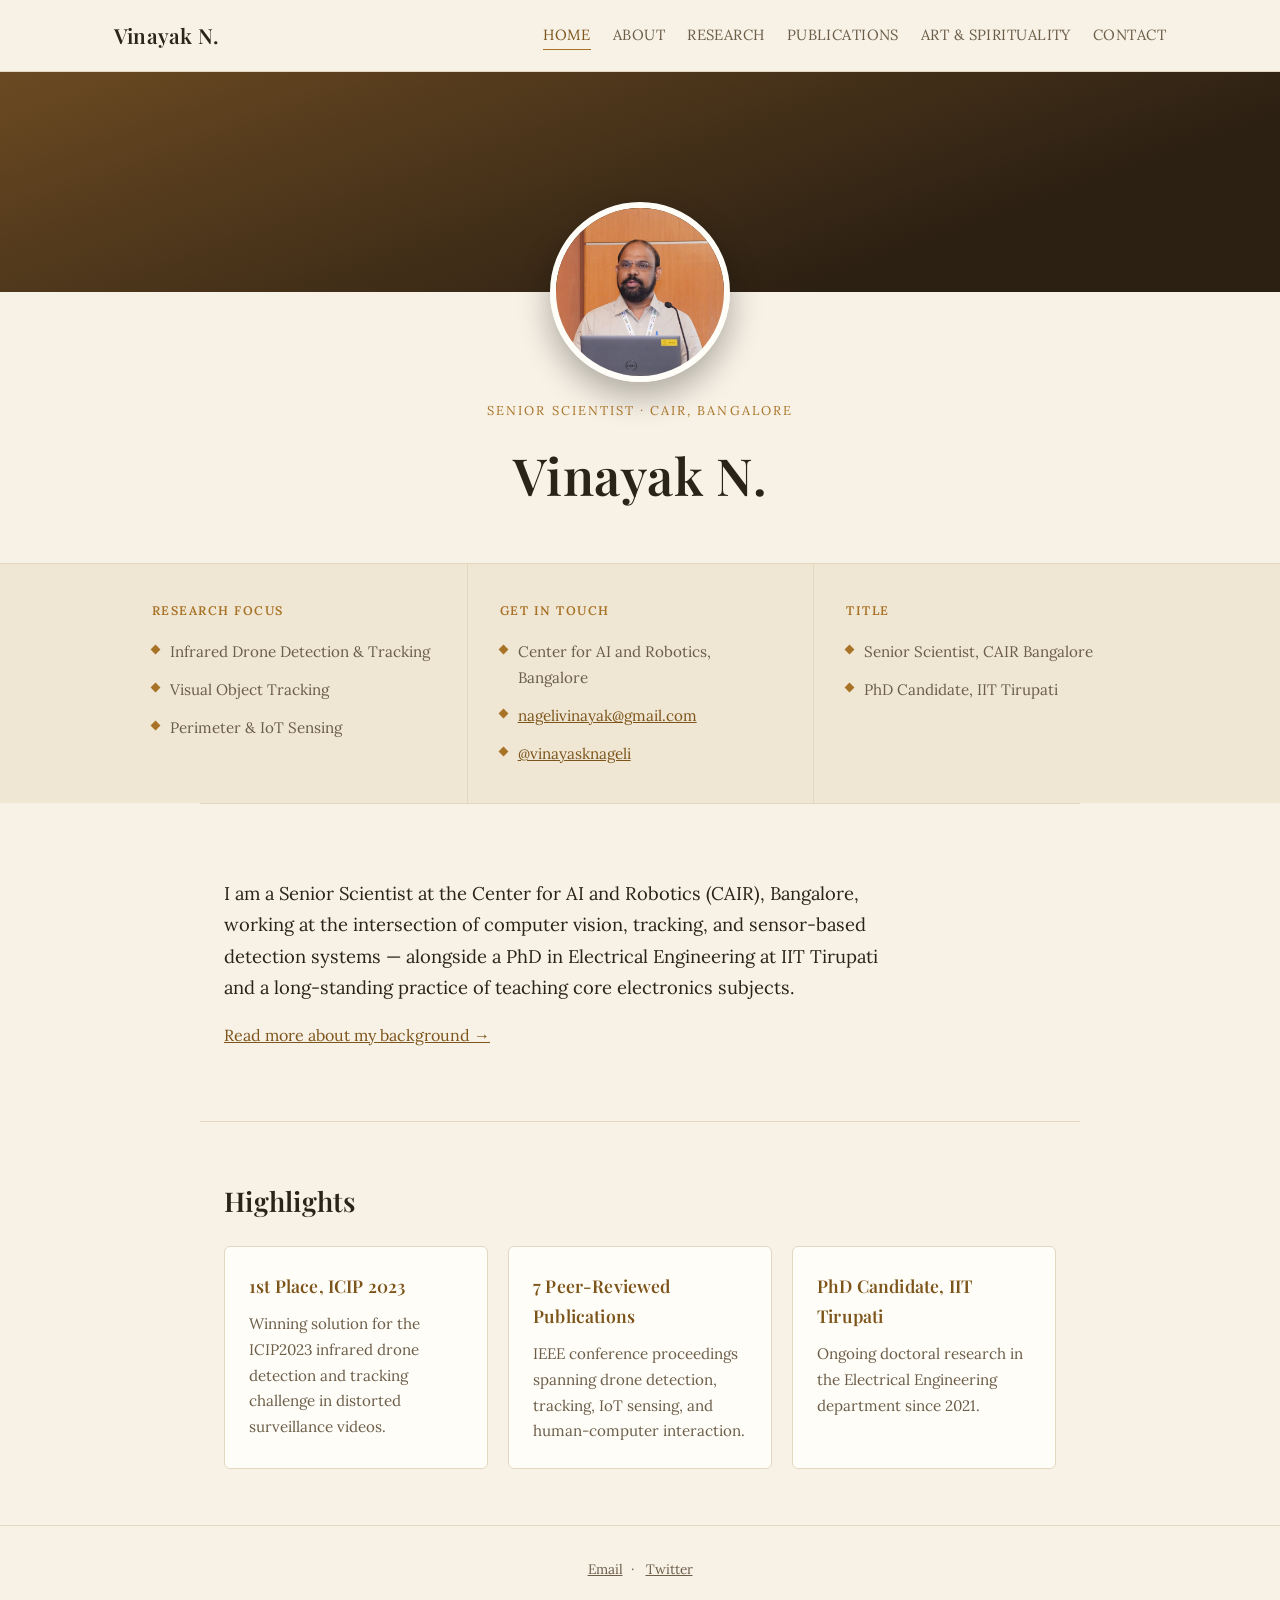
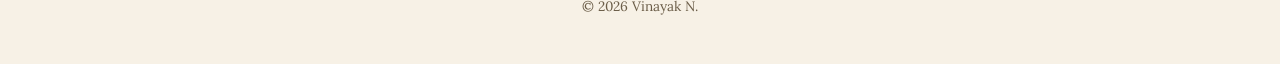
==== commit 69176c91: "Redesign Home hero as MIT-style profile header Banner + overlapping circular avatar + centered name," ====
--- a/index.html
+++ b/index.html
@@ -29,37 +29,51 @@
 
 <main>
 
-  <section class="hero">
-    <div class="hero-grid">
-      <div class="hero-media">
-        <span class="hero-photo-frame">
-          <img src="assets/img/hero-bg.jpg" alt="A yellow flower resting on an open page of an old book">
-        </span>
-      </div>
-      <div class="hero-inner">
-        <p class="eyebrow">Senior Scientist · CAIR, Bangalore</p>
-        <h1>Vinayak N.</h1>
-        <p class="tagline">Researching computer vision and tracking for defense and surveillance —
-          drone detection, visual object tracking, and signal &amp; control systems.
-          PhD candidate, IIT Tirupati.</p>
-        <div class="hero-actions">
-          <a class="btn btn-primary" href="research.html">Explore Research</a>
-          <a class="btn btn-outline" href="contact.html">Get in Touch</a>
+  <section class="profile-hero">
+    <div class="profile-banner"></div>
+    <div class="profile-avatar-wrap">
+      <img class="profile-avatar" src="assets/img/profile.jpg" alt="Portrait of Vinayak N.">
+    </div>
+    <div class="profile-heading">
+      <p class="eyebrow">Senior Scientist · CAIR, Bangalore</p>
+      <h1>Vinayak N.</h1>
+    </div>
+
+    <div class="profile-info">
+      <div class="profile-info-grid">
+        <div class="info-col">
+          <h4>Research Focus</h4>
+          <ul class="info-list">
+            <li>Infrared Drone Detection &amp; Tracking</li>
+            <li>Visual Object Tracking</li>
+            <li>Perimeter &amp; IoT Sensing</li>
+          </ul>
+        </div>
+        <div class="info-col">
+          <h4>Get in Touch</h4>
+          <ul class="info-list">
+            <li>Center for AI and Robotics, Bangalore</li>
+            <li><a href="mailto:nagelivinayak@gmail.com">nagelivinayak@gmail.com</a></li>
+            <li><a href="https://twitter.com/vinayasknageli" target="_blank" rel="noopener">@vinayasknageli</a></li>
+          </ul>
+        </div>
+        <div class="info-col">
+          <h4>Title</h4>
+          <ul class="info-list">
+            <li>Senior Scientist, CAIR Bangalore</li>
+            <li>PhD Candidate, IIT Tirupati</li>
+          </ul>
         </div>
       </div>
     </div>
   </section>
 
-  <section class="intro-strip container">
-    <img class="intro-photo" src="assets/img/profile.jpg" alt="Portrait of Vinayak N.">
-    <div class="intro-text">
-      <h2>Welcome</h2>
-      <p class="lede">I am a Senior Scientist at the Center for AI and Robotics (CAIR), Bangalore,
-        working at the intersection of computer vision, tracking, and sensor-based detection
-        systems — alongside a PhD in Electrical Engineering at IIT Tirupati and a long-standing
-        practice of teaching core electronics subjects.</p>
-      <p><a href="about.html">Read more about my background &rarr;</a></p>
-    </div>
+  <section class="section container">
+    <p class="lede">I am a Senior Scientist at the Center for AI and Robotics (CAIR), Bangalore,
+      working at the intersection of computer vision, tracking, and sensor-based detection
+      systems — alongside a PhD in Electrical Engineering at IIT Tirupati and a long-standing
+      practice of teaching core electronics subjects.</p>
+    <p><a href="about.html">Read more about my background &rarr;</a></p>
   </section>
 
   <section class="section container">
--- a/css/style.css
+++ b/css/style.css
@@ -107,76 +107,96 @@
 
 /* ---------- Hero (home page) ---------- */
 
-.hero {
-  position: relative;
-  min-height: 88vh;
+.profile-hero { background: var(--bg); }
+
+.profile-banner {
+  height: 220px;
+  background: linear-gradient(160deg, #6b4a22, #2c2013 75%);
+}
+
+.profile-avatar-wrap {
   display: flex;
-  align-items: center;
-  background: linear-gradient(160deg, #6b4a22, #2c2013 75%);
-  color: #f7f1e6;
-  padding: 64px 24px;
-}
-
-.hero-grid {
-  max-width: 1080px;
+  justify-content: center;
+  margin-top: -90px;
+}
+
+.profile-avatar {
+  width: 180px;
+  height: 180px;
+  border-radius: 50%;
+  object-fit: cover;
+  border: 6px solid var(--paper);
+  box-shadow: 0 14px 32px rgba(10, 7, 3, 0.3);
+}
+
+.profile-heading {
+  text-align: center;
+  padding: 18px 24px 44px;
+}
+
+.profile-heading .eyebrow {
+  text-transform: uppercase;
+  letter-spacing: 0.16em;
+  font-size: 0.8rem;
+  color: var(--accent);
+  margin: 0 0 10px;
+}
+
+.profile-heading h1 {
+  font-size: clamp(2.2rem, 5vw, 3.2rem);
+  margin: 0;
+}
+
+.profile-info { border-top: 1px solid var(--border); background: var(--bg-alt); }
+
+.profile-info-grid {
+  display: grid;
+  grid-template-columns: repeat(3, 1fr);
+  max-width: 1040px;
   margin: 0 auto;
-  display: flex;
-  align-items: center;
-  gap: 64px;
-  flex-wrap: wrap;
-}
-
-.hero-media { flex: 0 0 auto; margin: 0 auto; }
-
-.hero-photo-frame {
-  display: block;
-  width: 240px;
-  padding: 12px 12px 32px;
-  background: #fffdf8;
-  box-shadow: 0 24px 48px rgba(10, 7, 3, 0.45);
-  transform: rotate(-3deg);
-}
-
-.hero-photo-frame img {
-  display: block;
-  width: 100%;
-  height: auto;
-}
-
-.hero-inner { flex: 1 1 340px; min-width: 0; }
-
-.hero .eyebrow {
-  color: var(--accent-soft);
+}
+
+.info-col { padding: 36px 32px; }
+
+.info-col + .info-col { border-left: 1px solid var(--border); }
+
+.info-col h4 {
   text-transform: uppercase;
-  letter-spacing: 0.18em;
-  font-size: 0.8rem;
+  letter-spacing: 0.12em;
+  font-size: 0.78rem;
+  color: var(--accent);
   margin: 0 0 18px;
   font-family: "Lora", serif;
-}
-
-.hero h1 {
-  font-size: clamp(2.4rem, 5.5vw, 3.6rem);
-  margin: 0 0 20px;
-  color: #fbf6ea;
-}
-
-.hero .tagline {
-  font-size: 1.15rem;
-  color: #e8ddc6;
-  max-width: 48ch;
-  margin: 0 0 32px;
-}
-
-.hero-actions {
-  display: flex;
-  gap: 16px;
-  flex-wrap: wrap;
+  font-weight: 600;
+}
+
+.info-list { list-style: none; padding: 0; margin: 0; display: flex; flex-direction: column; gap: 12px; }
+
+.info-list li {
+  padding-left: 18px;
+  position: relative;
+  color: var(--text-muted);
+  font-size: 0.95rem;
+}
+
+.info-list li::before {
+  content: "";
+  position: absolute;
+  left: 0;
+  top: 0.45em;
+  width: 7px;
+  height: 7px;
+  background: var(--accent);
+  transform: rotate(45deg);
 }
 
 @media (max-width: 780px) {
-  .hero-grid { flex-direction: column; text-align: center; }
-  .hero .tagline { margin-left: auto; margin-right: auto; }
-  .hero-actions { justify-content: center; }
+  .profile-banner { height: 160px; }
+  .profile-avatar-wrap { margin-top: -70px; }
+  .profile-avatar { width: 140px; height: 140px; border-width: 4px; }
+
+  .profile-info-grid { grid-template-columns: 1fr; }
+  .info-col + .info-col { border-left: none; border-top: 1px solid var(--border); }
 }
 
 .btn {
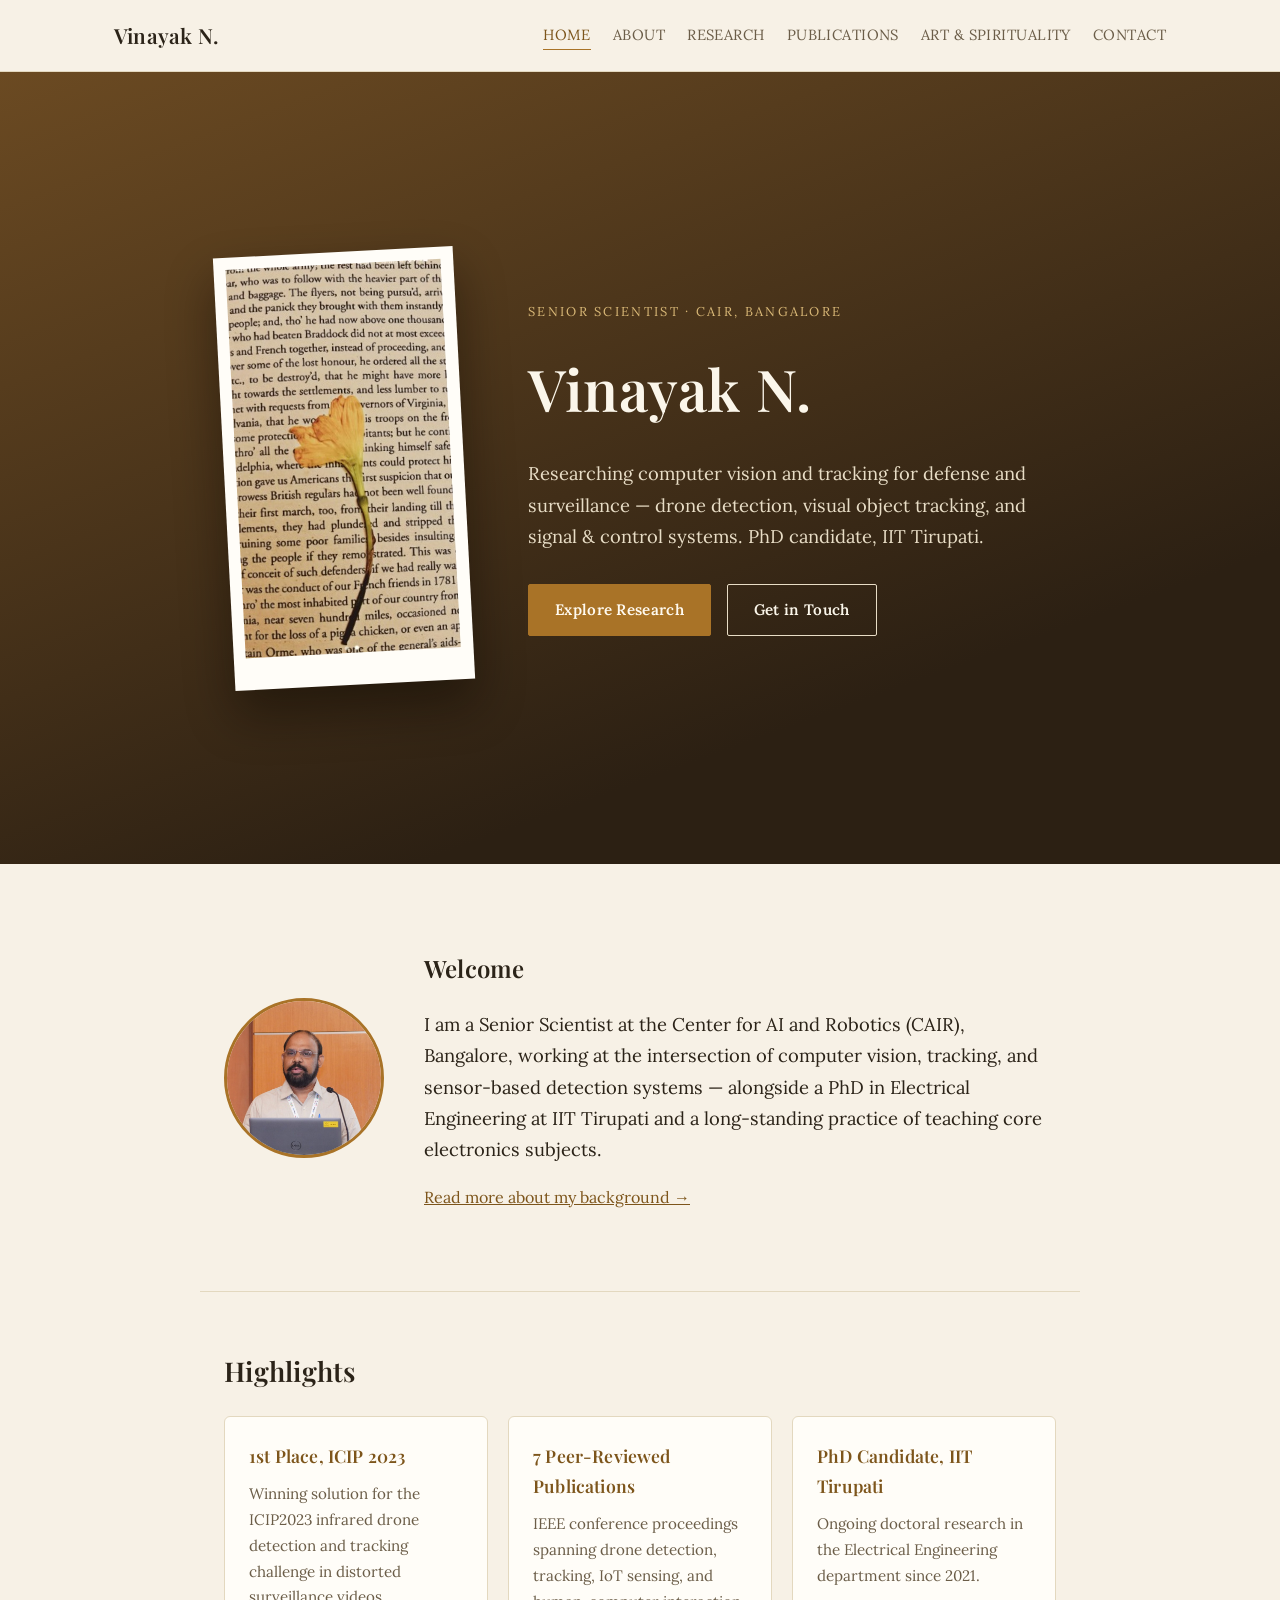
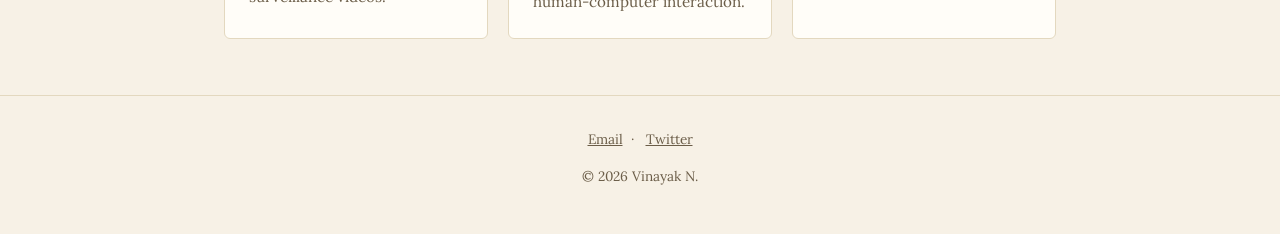
==== commit b681d2f9: "Revert "Redesign Home hero as MIT-style profile header" This reverts commit 69176c912c76c96320eeca0f" ====
--- a/index.html
+++ b/index.html
@@ -29,51 +29,37 @@
 
 <main>
 
-  <section class="profile-hero">
-    <div class="profile-banner"></div>
-    <div class="profile-avatar-wrap">
-      <img class="profile-avatar" src="assets/img/profile.jpg" alt="Portrait of Vinayak N.">
-    </div>
-    <div class="profile-heading">
-      <p class="eyebrow">Senior Scientist · CAIR, Bangalore</p>
-      <h1>Vinayak N.</h1>
-    </div>
-
-    <div class="profile-info">
-      <div class="profile-info-grid">
-        <div class="info-col">
-          <h4>Research Focus</h4>
-          <ul class="info-list">
-            <li>Infrared Drone Detection &amp; Tracking</li>
-            <li>Visual Object Tracking</li>
-            <li>Perimeter &amp; IoT Sensing</li>
-          </ul>
-        </div>
-        <div class="info-col">
-          <h4>Get in Touch</h4>
-          <ul class="info-list">
-            <li>Center for AI and Robotics, Bangalore</li>
-            <li><a href="mailto:nagelivinayak@gmail.com">nagelivinayak@gmail.com</a></li>
-            <li><a href="https://twitter.com/vinayasknageli" target="_blank" rel="noopener">@vinayasknageli</a></li>
-          </ul>
-        </div>
-        <div class="info-col">
-          <h4>Title</h4>
-          <ul class="info-list">
-            <li>Senior Scientist, CAIR Bangalore</li>
-            <li>PhD Candidate, IIT Tirupati</li>
-          </ul>
+  <section class="hero">
+    <div class="hero-grid">
+      <div class="hero-media">
+        <span class="hero-photo-frame">
+          <img src="assets/img/hero-bg.jpg" alt="A yellow flower resting on an open page of an old book">
+        </span>
+      </div>
+      <div class="hero-inner">
+        <p class="eyebrow">Senior Scientist · CAIR, Bangalore</p>
+        <h1>Vinayak N.</h1>
+        <p class="tagline">Researching computer vision and tracking for defense and surveillance —
+          drone detection, visual object tracking, and signal &amp; control systems.
+          PhD candidate, IIT Tirupati.</p>
+        <div class="hero-actions">
+          <a class="btn btn-primary" href="research.html">Explore Research</a>
+          <a class="btn btn-outline" href="contact.html">Get in Touch</a>
         </div>
       </div>
     </div>
   </section>
 
-  <section class="section container">
-    <p class="lede">I am a Senior Scientist at the Center for AI and Robotics (CAIR), Bangalore,
-      working at the intersection of computer vision, tracking, and sensor-based detection
-      systems — alongside a PhD in Electrical Engineering at IIT Tirupati and a long-standing
-      practice of teaching core electronics subjects.</p>
-    <p><a href="about.html">Read more about my background &rarr;</a></p>
+  <section class="intro-strip container">
+    <img class="intro-photo" src="assets/img/profile.jpg" alt="Portrait of Vinayak N.">
+    <div class="intro-text">
+      <h2>Welcome</h2>
+      <p class="lede">I am a Senior Scientist at the Center for AI and Robotics (CAIR), Bangalore,
+        working at the intersection of computer vision, tracking, and sensor-based detection
+        systems — alongside a PhD in Electrical Engineering at IIT Tirupati and a long-standing
+        practice of teaching core electronics subjects.</p>
+      <p><a href="about.html">Read more about my background &rarr;</a></p>
+    </div>
   </section>
 
   <section class="section container">
--- a/css/style.css
+++ b/css/style.css
@@ -107,96 +107,76 @@
 
 /* ---------- Hero (home page) ---------- */
 
-.profile-hero { background: var(--bg); }
-
-.profile-banner {
-  height: 220px;
+.hero {
+  position: relative;
+  min-height: 88vh;
+  display: flex;
+  align-items: center;
   background: linear-gradient(160deg, #6b4a22, #2c2013 75%);
-}
-
-.profile-avatar-wrap {
-  display: flex;
-  justify-content: center;
-  margin-top: -90px;
-}
-
-.profile-avatar {
-  width: 180px;
-  height: 180px;
-  border-radius: 50%;
-  object-fit: cover;
-  border: 6px solid var(--paper);
-  box-shadow: 0 14px 32px rgba(10, 7, 3, 0.3);
-}
-
-.profile-heading {
-  text-align: center;
-  padding: 18px 24px 44px;
-}
-
-.profile-heading .eyebrow {
+  color: #f7f1e6;
+  padding: 64px 24px;
+}
+
+.hero-grid {
+  max-width: 1080px;
+  margin: 0 auto;
+  display: flex;
+  align-items: center;
+  gap: 64px;
+  flex-wrap: wrap;
+}
+
+.hero-media { flex: 0 0 auto; margin: 0 auto; }
+
+.hero-photo-frame {
+  display: block;
+  width: 240px;
+  padding: 12px 12px 32px;
+  background: #fffdf8;
+  box-shadow: 0 24px 48px rgba(10, 7, 3, 0.45);
+  transform: rotate(-3deg);
+}
+
+.hero-photo-frame img {
+  display: block;
+  width: 100%;
+  height: auto;
+}
+
+.hero-inner { flex: 1 1 340px; min-width: 0; }
+
+.hero .eyebrow {
+  color: var(--accent-soft);
   text-transform: uppercase;
-  letter-spacing: 0.16em;
+  letter-spacing: 0.18em;
   font-size: 0.8rem;
-  color: var(--accent);
-  margin: 0 0 10px;
-}
-
-.profile-heading h1 {
-  font-size: clamp(2.2rem, 5vw, 3.2rem);
-  margin: 0;
-}
-
-.profile-info { border-top: 1px solid var(--border); background: var(--bg-alt); }
-
-.profile-info-grid {
-  display: grid;
-  grid-template-columns: repeat(3, 1fr);
-  max-width: 1040px;
-  margin: 0 auto;
-}
-
-.info-col { padding: 36px 32px; }
-
-.info-col + .info-col { border-left: 1px solid var(--border); }
-
-.info-col h4 {
-  text-transform: uppercase;
-  letter-spacing: 0.12em;
-  font-size: 0.78rem;
-  color: var(--accent);
   margin: 0 0 18px;
   font-family: "Lora", serif;
-  font-weight: 600;
-}
-
-.info-list { list-style: none; padding: 0; margin: 0; display: flex; flex-direction: column; gap: 12px; }
-
-.info-list li {
-  padding-left: 18px;
-  position: relative;
-  color: var(--text-muted);
-  font-size: 0.95rem;
-}
-
-.info-list li::before {
-  content: "";
-  position: absolute;
-  left: 0;
-  top: 0.45em;
-  width: 7px;
-  height: 7px;
-  background: var(--accent);
-  transform: rotate(45deg);
+}
+
+.hero h1 {
+  font-size: clamp(2.4rem, 5.5vw, 3.6rem);
+  margin: 0 0 20px;
+  color: #fbf6ea;
+}
+
+.hero .tagline {
+  font-size: 1.15rem;
+  color: #e8ddc6;
+  max-width: 48ch;
+  margin: 0 0 32px;
+}
+
+.hero-actions {
+  display: flex;
+  gap: 16px;
+  flex-wrap: wrap;
 }
 
 @media (max-width: 780px) {
-  .profile-banner { height: 160px; }
-  .profile-avatar-wrap { margin-top: -70px; }
-  .profile-avatar { width: 140px; height: 140px; border-width: 4px; }
-
-  .profile-info-grid { grid-template-columns: 1fr; }
-  .info-col + .info-col { border-left: none; border-top: 1px solid var(--border); }
+  .hero-grid { flex-direction: column; text-align: center; }
+  .hero .tagline { margin-left: auto; margin-right: auto; }
+  .hero-actions { justify-content: center; }
 }
 
 .btn {
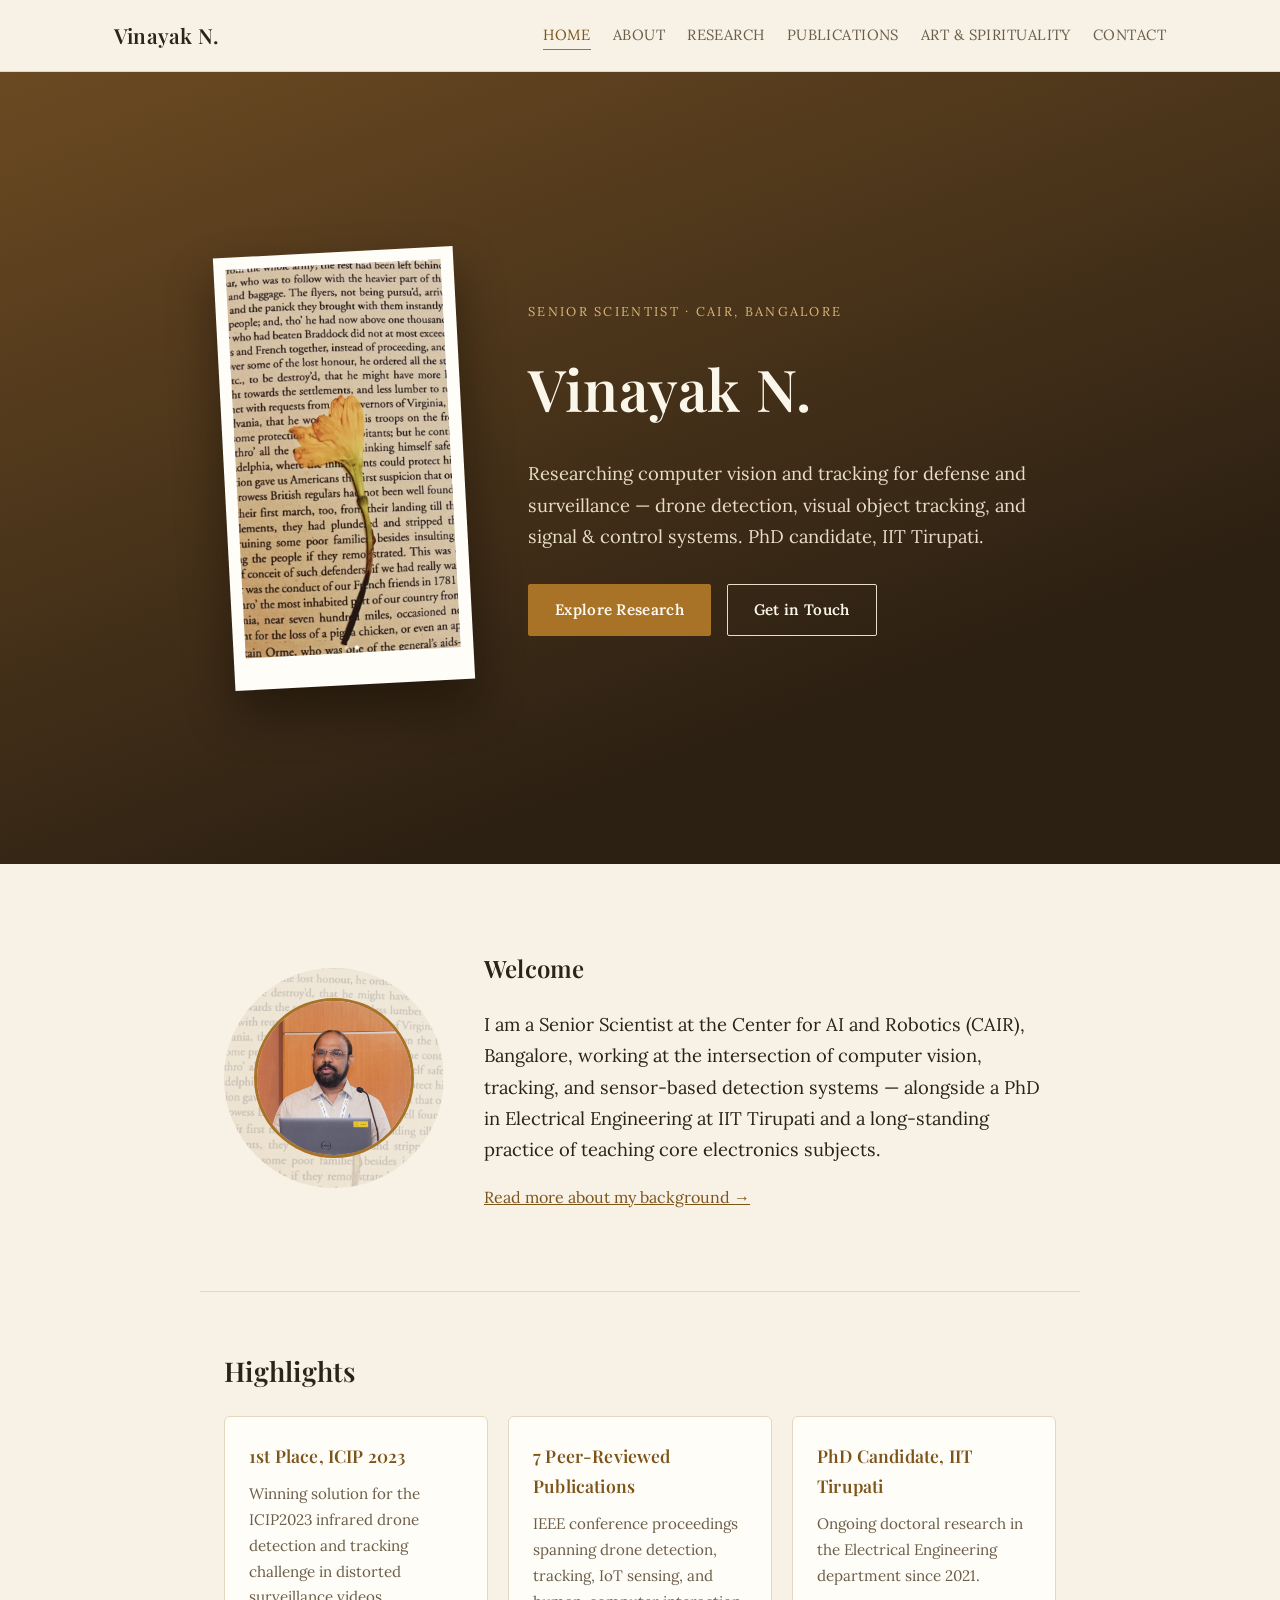
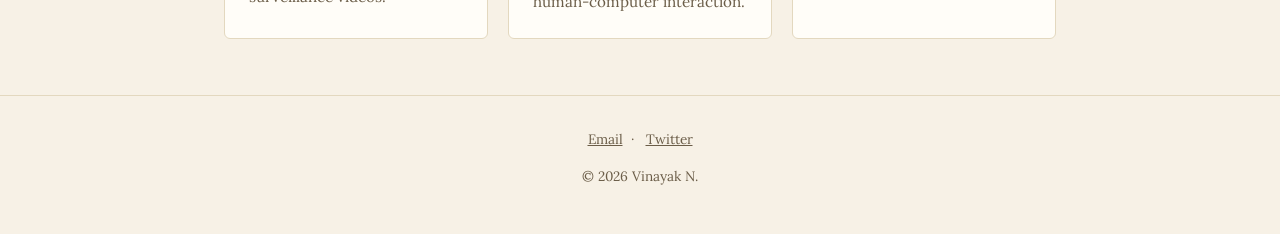
==== commit dda55676: "Add faint hero-bg watermark halo behind profile photo on Home" ====
--- a/index.html
+++ b/index.html
@@ -51,7 +51,9 @@
   </section>
 
   <section class="intro-strip container">
-    <img class="intro-photo" src="assets/img/profile.jpg" alt="Portrait of Vinayak N.">
+    <div class="intro-photo-wrap">
+      <img class="intro-photo" src="assets/img/profile.jpg" alt="Portrait of Vinayak N.">
+    </div>
     <div class="intro-text">
       <h2>Welcome</h2>
       <p class="lede">I am a Senior Scientist at the Center for AI and Robotics (CAIR), Bangalore,
--- a/css/style.css
+++ b/css/style.css
@@ -265,7 +265,31 @@
   padding: 64px 24px;
 }
 
+.intro-photo-wrap {
+  position: relative;
+  width: 220px;
+  height: 220px;
+  flex-shrink: 0;
+  display: flex;
+  align-items: center;
+  justify-content: center;
+}
+
+.intro-photo-wrap::before {
+  content: "";
+  position: absolute;
+  inset: 0;
+  background-image: url("../assets/img/hero-bg.jpg");
+  background-size: cover;
+  background-position: center;
+  border-radius: 50%;
+  opacity: 0.22;
+  z-index: 0;
+}
+
 .intro-photo {
+  position: relative;
+  z-index: 1;
   width: 160px;
   height: 160px;
   border-radius: 50%;
